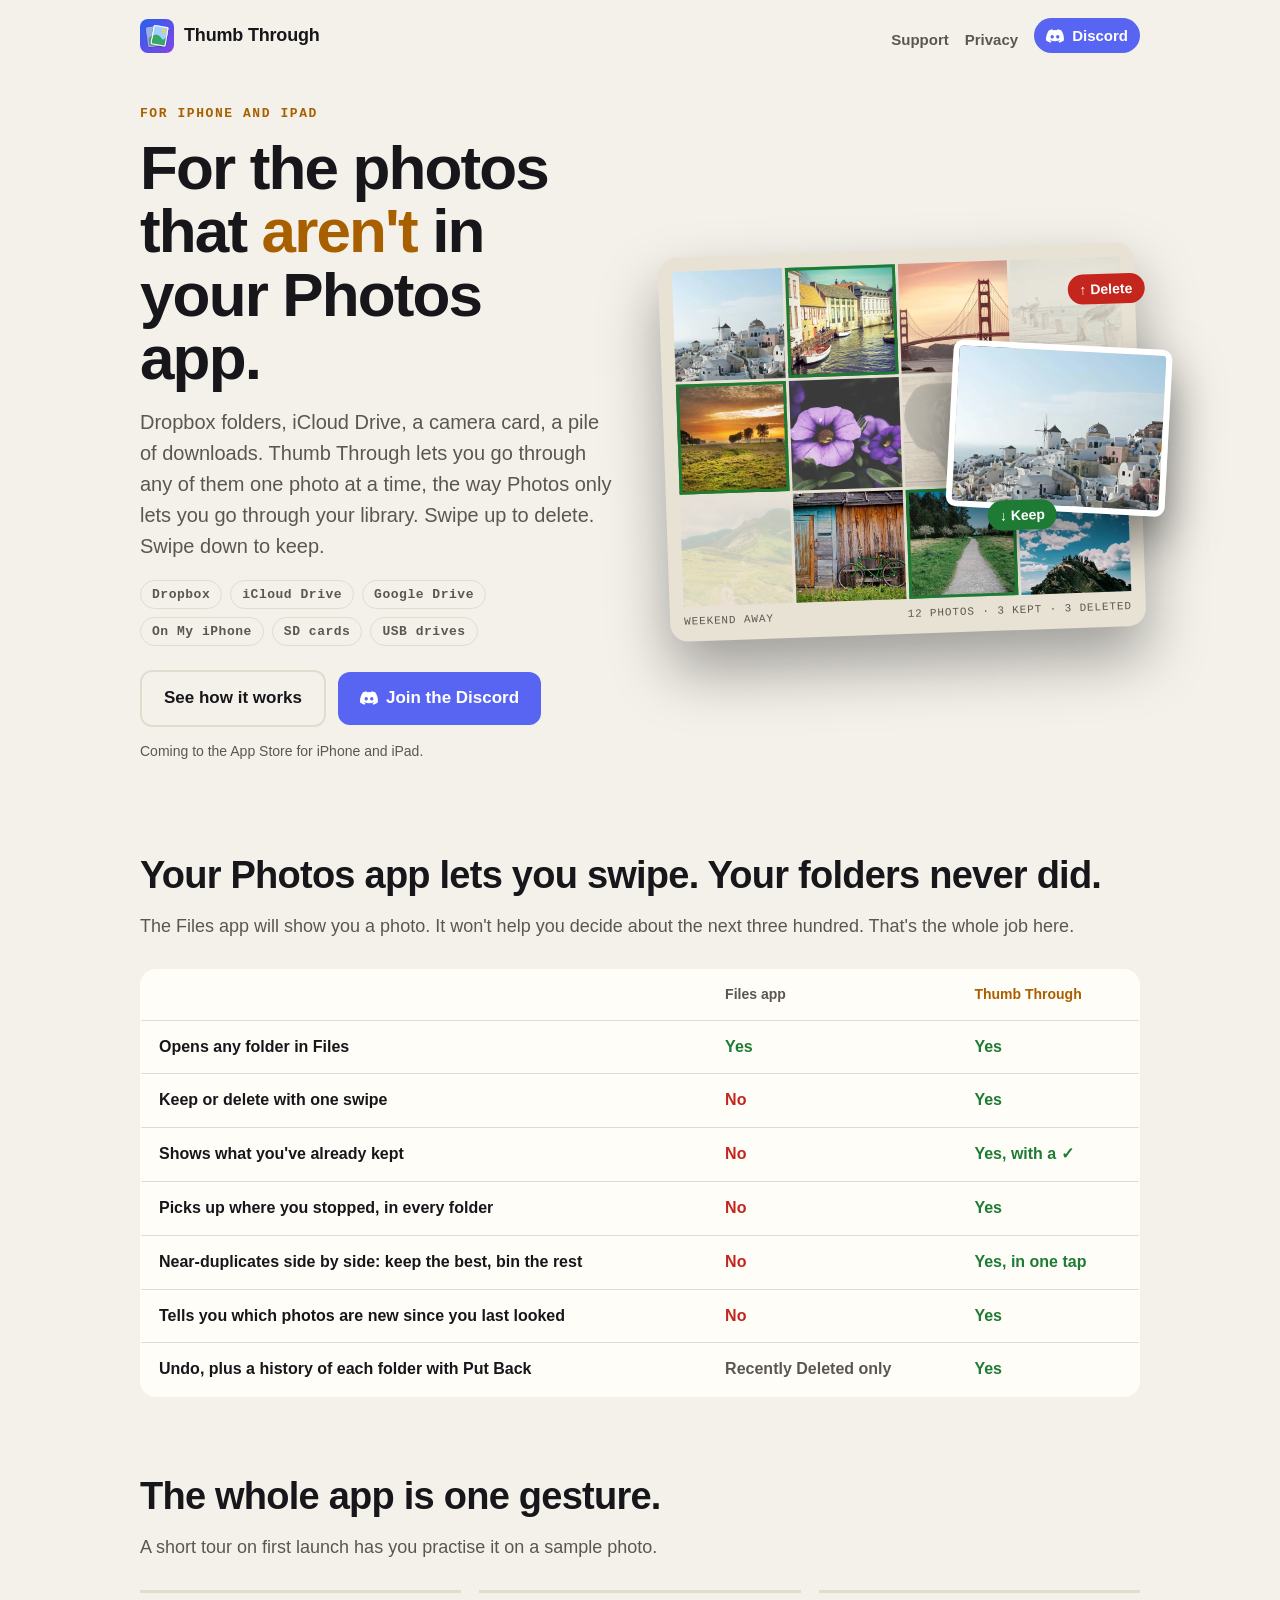
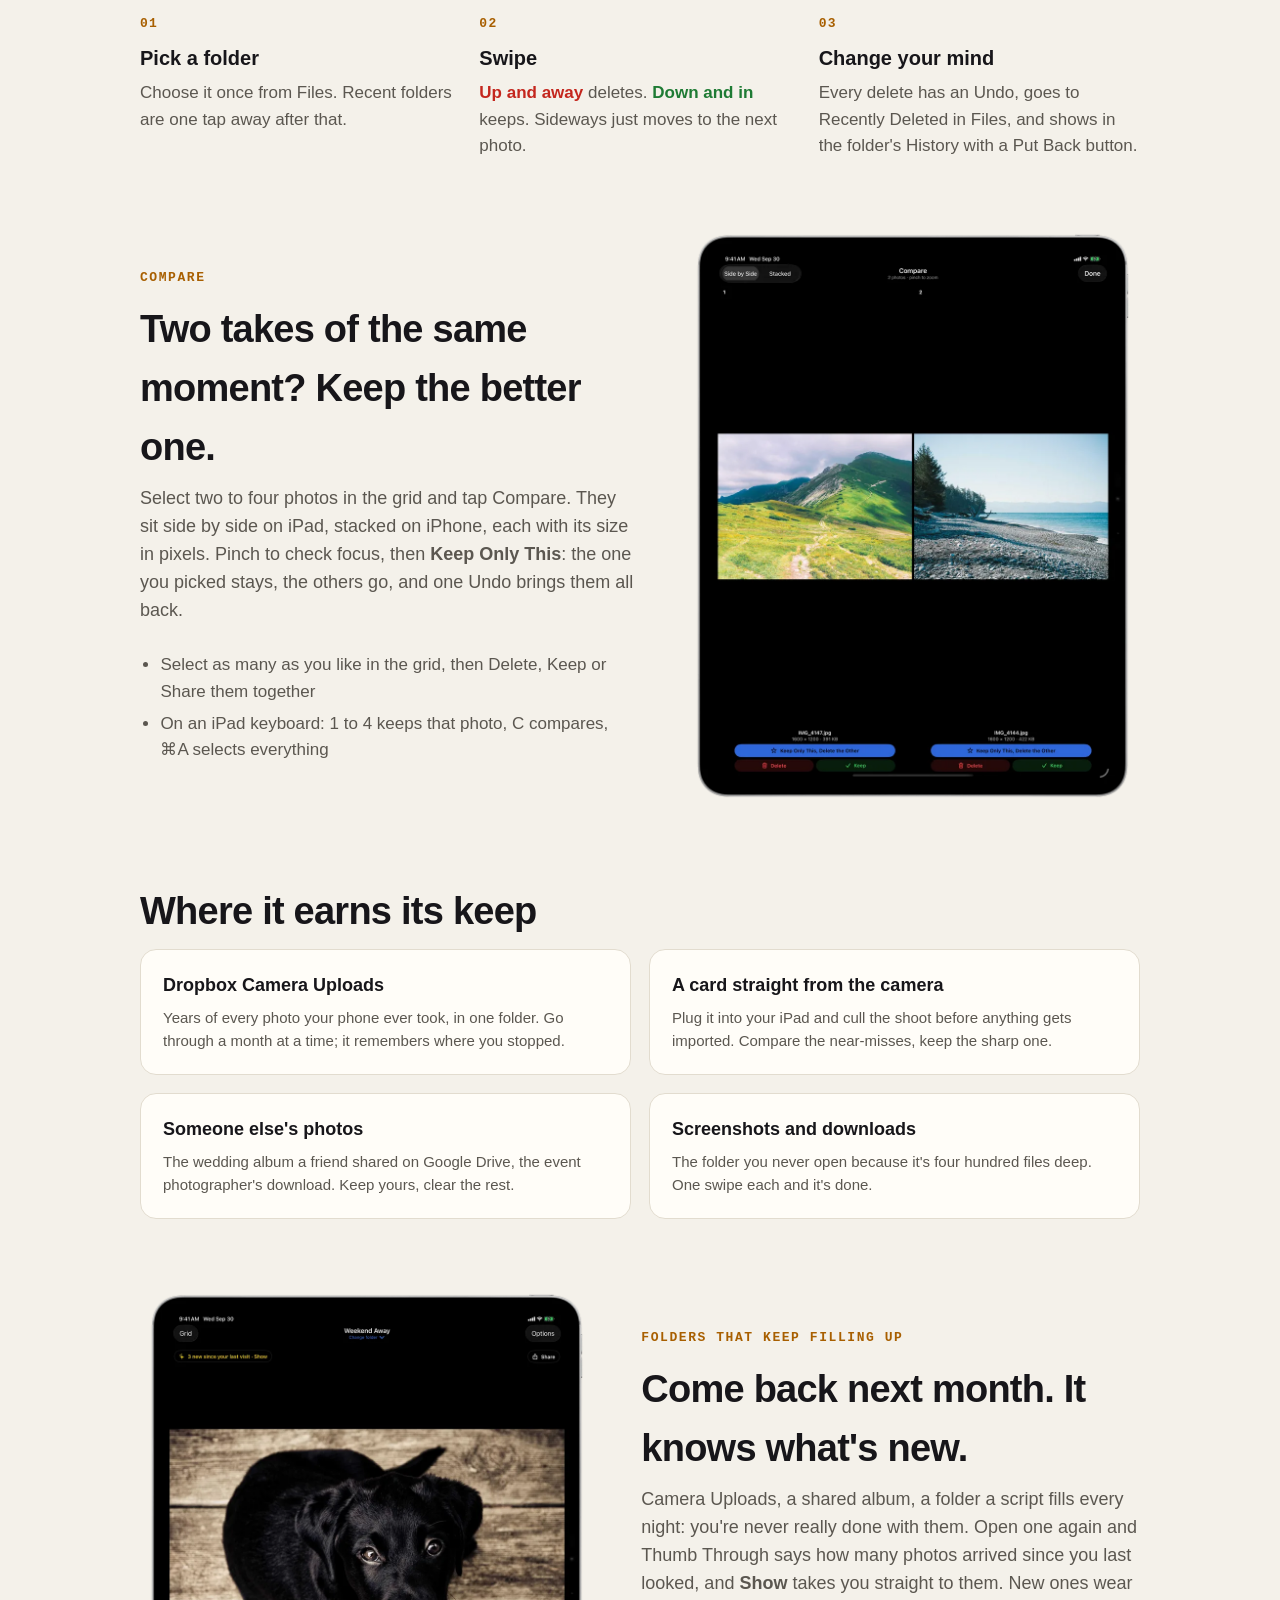
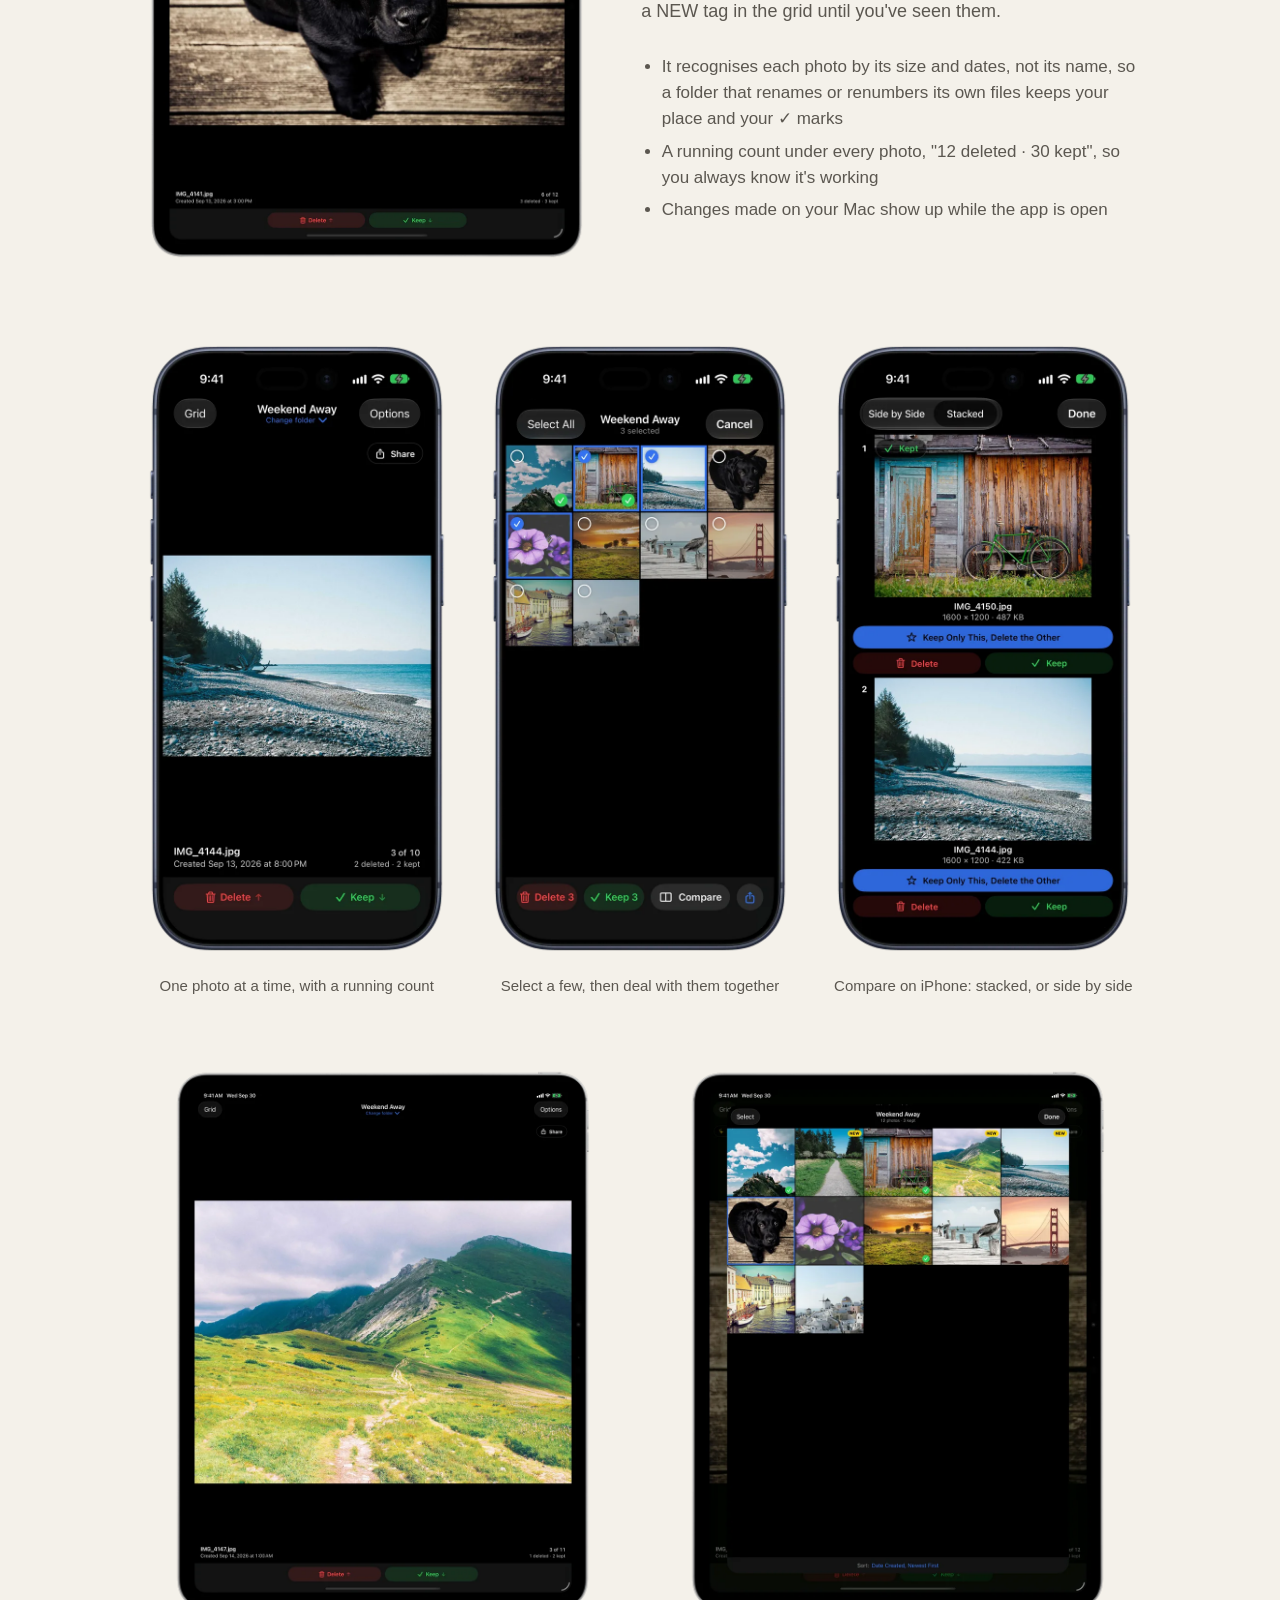
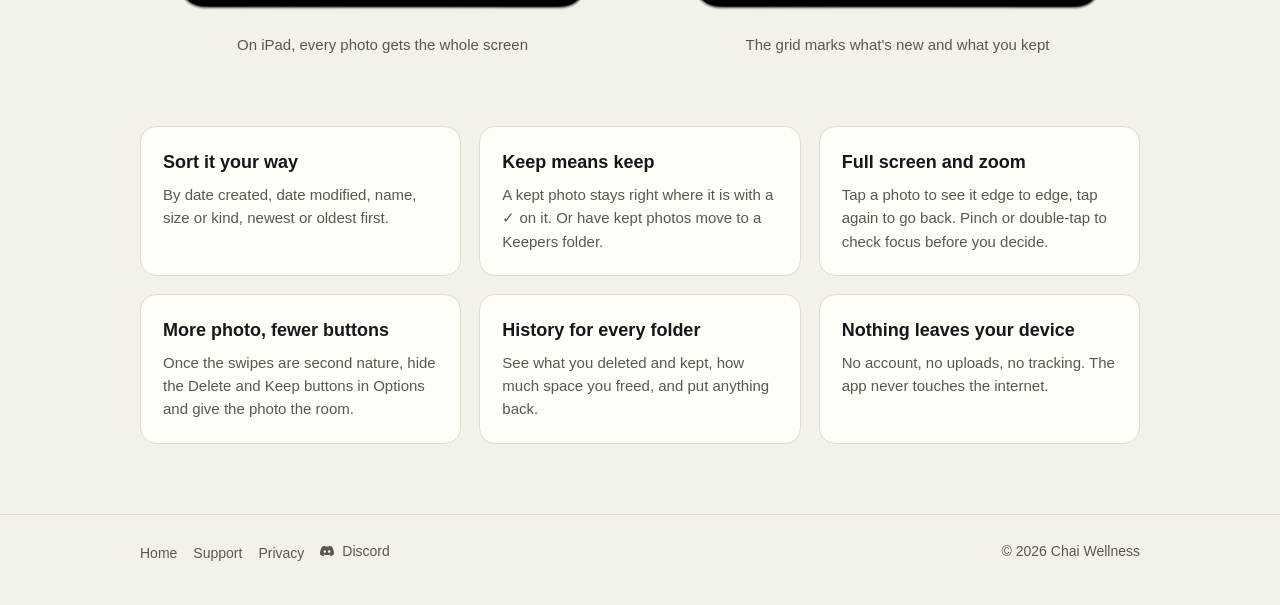
==== index.html @ 851079e3 "New-since-last-visit and renaming folders section; new iPhone and iPad screenshots; support covers h" ====
<!doctype html>
<html lang="en">
<head>
<meta charset="utf-8">
<meta name="viewport" content="width=device-width, initial-scale=1">
<title>Thumb Through: swipe through any folder of photos</title>
<meta name="description" content="For the photos that aren't in your Photos app. Swipe through any folder in Files, Dropbox, iCloud Drive or an SD card: swipe up to delete, down to keep.">
<meta name="color-scheme" content="dark light">
<meta name="theme-color" content="#0f0f11">
<link rel="canonical" href="https://thumbthroughapp.com/">
<meta property="og:type" content="website">
<meta property="og:title" content="Thumb Through: swipe through any folder of photos">
<meta property="og:description" content="For the photos that aren't in your Photos app. Swipe up to delete, down to keep.">
<meta property="og:url" content="https://thumbthroughapp.com/">
<meta property="og:image" content="https://thumbthroughapp.com/og-image.png">
<meta property="og:image:width" content="1200">
<meta property="og:image:height" content="630">
<meta name="twitter:card" content="summary_large_image">
<link rel="icon" type="image/png" href="favicon.png">
<link rel="apple-touch-icon" href="apple-touch-icon.png">
<link rel="stylesheet" href="style.css?v=4">
</head>
<body>
<header class="bar"><div class="wrap">
  <a class="brand" href="./"><img src="img/icon.png" alt="" width="34" height="34"><span>Thumb Through</span></a>
  <nav><a href="support.html">Support</a><a href="privacy.html">Privacy</a><a class="discord nav-discord" data-discord hidden href="#"><svg viewBox="0 0 24 24" aria-hidden="true" fill="currentColor"><path d="M20.3 4.4A19.8 19.8 0 0 0 15.4 3l-.6 1.3a18.4 18.4 0 0 0-5.6 0L8.6 3a19.7 19.7 0 0 0-4.9 1.5C.6 9.1-.3 13.6.1 18.1a19.9 19.9 0 0 0 6 3l1.3-2.1a12.9 12.9 0 0 1-2-1l.5-.4a14.2 14.2 0 0 0 12.2 0l.5.4a12.9 12.9 0 0 1-2.1 1l1.3 2.1a19.8 19.8 0 0 0 6-3c.5-5.2-.8-9.7-3.5-13.7ZM8.3 15.3c-1.2 0-2.2-1.1-2.2-2.4s1-2.4 2.2-2.4 2.2 1.1 2.2 2.4-1 2.4-2.2 2.4Zm7.4 0c-1.2 0-2.2-1.1-2.2-2.4s1-2.4 2.2-2.4 2.2 1.1 2.2 2.4-1 2.4-2.2 2.4Z"/></svg>Discord</a></nav>
</div></header>

<main>
<div class="wrap">
<section class="hero">
  <div>
    <p class="eyebrow">For iPhone and iPad</p>
    <h1>For the photos that <em>aren't</em> in your Photos app.</h1>
    <p class="lede">Dropbox folders, iCloud Drive, a camera card, a pile of downloads. Thumb Through lets you go through any of them one photo at a time, the way Photos only lets you go through your library. Swipe up to delete. Swipe down to keep.</p>
    <ul class="places" aria-label="Works with">
      <li>Dropbox</li><li>iCloud Drive</li><li>Google Drive</li><li>On My iPhone</li><li>SD cards</li><li>USB drives</li>
    </ul>
    <div class="cta">
      <a class="store-badge" data-store-live hidden href="#" aria-label="Download Thumb Through on the App Store"><picture><source srcset="img/app-store-badge-white.svg" media="(prefers-color-scheme: dark)"><img src="img/app-store-badge-black.svg" alt="Download on the App Store" width="132" height="44"></picture></a>
      <a class="button ghost" href="#how">See how it works</a>
      <a class="button discord-button discord" data-discord href="#"><svg viewBox="0 0 24 24" aria-hidden="true" fill="currentColor"><path d="M20.3 4.4A19.8 19.8 0 0 0 15.4 3l-.6 1.3a18.4 18.4 0 0 0-5.6 0L8.6 3a19.7 19.7 0 0 0-4.9 1.5C.6 9.1-.3 13.6.1 18.1a19.9 19.9 0 0 0 6 3l1.3-2.1a12.9 12.9 0 0 1-2-1l.5-.4a14.2 14.2 0 0 0 12.2 0l.5.4a12.9 12.9 0 0 1-2.1 1l1.3 2.1a19.8 19.8 0 0 0 6-3c.5-5.2-.8-9.7-3.5-13.7ZM8.3 15.3c-1.2 0-2.2-1.1-2.2-2.4s1-2.4 2.2-2.4 2.2 1.1 2.2 2.4-1 2.4-2.2 2.4Zm7.4 0c-1.2 0-2.2-1.1-2.2-2.4s1-2.4 2.2-2.4 2.2 1.1 2.2 2.4-1 2.4-2.2 2.4Z"/></svg>Join the Discord</a>
    </div>
    <p class="note" data-store-soon>Coming to the App Store for iPhone and iPad.</p>
  </div>

  <div class="sheet" aria-hidden="true">
    <div class="grid">
      <img src="img/tile-01.webp" alt=""><img src="img/tile-02.webp" alt="" class="kept"><img src="img/tile-03.webp" alt=""><img src="img/tile-04.webp" alt="" class="gone">
      <img src="img/tile-05.webp" alt="" class="kept"><img src="img/tile-06.webp" alt=""><img src="img/tile-07.webp" alt="" class="gone"><img src="img/tile-08.webp" alt="">
      <img src="img/tile-09.webp" alt="" class="gone"><img src="img/tile-10.webp" alt=""><img src="img/tile-11.webp" alt="" class="kept"><img src="img/tile-12.webp" alt="">
    </div>
    <div class="frame-no"><span>WEEKEND AWAY</span><span>12 PHOTOS · 3 KEPT · 3 DELETED</span></div>
    <div class="lifted"><img src="img/lifted.webp" alt=""></div>
    <span class="chip up">↑ Delete</span>
    <span class="chip down">↓ Keep</span>
  </div>
</section>

<section class="versus" aria-labelledby="versus-h">
  <h2 id="versus-h">Your Photos app lets you swipe. Your folders never did.</h2>
  <p class="sub">The Files app will show you a photo. It won't help you decide about the next three hundred. That's the whole job here.</p>
  <table>
    <thead><tr><th scope="col"></th><th scope="col">Files app</th><th scope="col" class="us">Thumb Through</th></tr></thead>
    <tbody>
      <tr><th scope="row">Opens any folder in Files</th><td class="yes">Yes</td><td class="yes">Yes</td></tr>
      <tr><th scope="row">Keep or delete with one swipe</th><td class="no">No</td><td class="yes">Yes</td></tr>
      <tr><th scope="row">Shows what you've already kept</th><td class="no">No</td><td class="yes">Yes, with a ✓</td></tr>
      <tr><th scope="row">Picks up where you stopped, in every folder</th><td class="no">No</td><td class="yes">Yes</td></tr>
      <tr><th scope="row">Near-duplicates side by side: keep the best, bin the rest</th><td class="no">No</td><td class="yes">Yes, in one tap</td></tr>
      <tr><th scope="row">Tells you which photos are new since you last looked</th><td class="no">No</td><td class="yes">Yes</td></tr>
      <tr><th scope="row">Undo, plus a history of each folder with Put Back</th><td class="meh">Recently Deleted only</td><td class="yes">Yes</td></tr>
    </tbody>
  </table>
</section>

<section id="how">
  <h2>The whole app is one gesture.</h2>
  <p class="sub">A short tour on first launch has you practise it on a sample photo.</p>
  <div class="steps">
    <div class="step"><span class="num">01</span><h3>Pick a folder</h3><p>Choose it once from Files. Recent folders are one tap away after that.</p></div>
    <div class="step"><span class="num">02</span><h3>Swipe</h3><p><span class="up">Up and away</span> deletes. <span class="down">Down and in</span> keeps. Sideways just moves to the next photo.</p></div>
    <div class="step"><span class="num">03</span><h3>Change your mind</h3><p>Every delete has an Undo, goes to Recently Deleted in Files, and shows in the folder's History with a Put Back button.</p></div>
  </div>
</section>

<section class="compare">
  <div>
    <p class="eyebrow">Compare</p>
    <h2>Two takes of the same moment? Keep the better one.</h2>
    <p class="sub">Select two to four photos in the grid and tap Compare. They sit side by side on iPad, stacked on iPhone, each with its size in pixels. Pinch to check focus, then <strong>Keep Only This</strong>: the one you picked stays, the others go, and one Undo brings them all back.</p>
    <ul class="ticks">
      <li>Select as many as you like in the grid, then Delete, Keep or Share them together</li>
      <li>On an iPad keyboard: 1 to 4 keeps that photo, C compares, ⌘A selects everything</li>
    </ul>
  </div>
  <figure><img src="img/ipad-03-compare.webp" alt="Two photos side by side on an iPad, each with its name, 1600 by 1200 pixels, its file size, and buttons for Keep Only This, Delete and Keep" width="900" height="1174" loading="lazy"></figure>
</section>

<section class="uses" aria-labelledby="uses-h">
  <h2 id="uses-h">Where it earns its keep</h2>
  <div class="use-grid">
    <div class="card"><h3>Dropbox Camera Uploads</h3><p>Years of every photo your phone ever took, in one folder. Go through a month at a time; it remembers where you stopped.</p></div>
    <div class="card"><h3>A card straight from the camera</h3><p>Plug it into your iPad and cull the shoot before anything gets imported. Compare the near-misses, keep the sharp one.</p></div>
    <div class="card"><h3>Someone else's photos</h3><p>The wedding album a friend shared on Google Drive, the event photographer's download. Keep yours, clear the rest.</p></div>
    <div class="card"><h3>Screenshots and downloads</h3><p>The folder you never open because it's four hundred files deep. One swipe each and it's done.</p></div>
  </div>
</section>

<section class="compare flip">
  <figure><img src="img/ipad-04-new.webp" alt="An iPad showing a photo of a puppy, with a yellow note at the top: 3 new since your last visit, Show" width="900" height="1174" loading="lazy"></figure>
  <div>
    <p class="eyebrow">Folders that keep filling up</p>
    <h2>Come back next month. It knows what's new.</h2>
    <p class="sub">Camera Uploads, a shared album, a folder a script fills every night: you're never really done with them. Open one again and Thumb Through says how many photos arrived since you last looked, and <strong>Show</strong> takes you straight to them. New ones wear a NEW tag in the grid until you've seen them.</p>
    <ul class="ticks">
      <li>It recognises each photo by its size and dates, not its name, so a folder that renames or renumbers its own files keeps your place and your ✓ marks</li>
      <li>A running count under every photo, "12 deleted · 30 kept", so you always know it's working</li>
      <li>Changes made on your Mac show up while the app is open</li>
    </ul>
  </div>
</section>

<section class="shots" aria-label="Screens from the app on iPhone">
  <figure><img src="img/iphone-01-viewer.webp" alt="A photo of a beach from the folder Weekend Away, with its name, date, 3 of 10, 2 deleted 2 kept, and Delete and Keep buttons below" width="620" height="1268" loading="lazy"><figcaption>One photo at a time, with a running count</figcaption></figure>
  <figure><img src="img/iphone-02-select.webp" alt="The folder as a grid with three photos selected and buttons for Delete 3, Keep 3, Compare and Share" width="620" height="1268" loading="lazy"><figcaption>Select a few, then deal with them together</figcaption></figure>
  <figure><img src="img/iphone-03-compare.webp" alt="Two photos stacked on an iPhone to compare, each with Keep Only This, Delete and Keep" width="620" height="1268" loading="lazy"><figcaption>Compare on iPhone: stacked, or side by side</figcaption></figure>
</section>

<section class="shots two" aria-label="Screens from the app on iPad">
  <figure><img src="img/ipad-01-viewer.webp" alt="A mountain photo filling an iPad screen, with Delete and Keep below" width="900" height="1174" loading="lazy"><figcaption>On iPad, every photo gets the whole screen</figcaption></figure>
  <figure><img src="img/ipad-02-grid-new.webp" alt="The folder as a grid on iPad, three photos tagged NEW and three marked kept" width="900" height="1174" loading="lazy"><figcaption>The grid marks what's new and what you kept</figcaption></figure>
</section>

<section class="features">
  <div class="card"><h3>Sort it your way</h3><p>By date created, date modified, name, size or kind, newest or oldest first.</p></div>
  <div class="card"><h3>Keep means keep</h3><p>A kept photo stays right where it is with a ✓ on it. Or have kept photos move to a Keepers folder.</p></div>
  <div class="card"><h3>Full screen and zoom</h3><p>Tap a photo to see it edge to edge, tap again to go back. Pinch or double-tap to check focus before you decide.</p></div>
  <div class="card"><h3>More photo, fewer buttons</h3><p>Once the swipes are second nature, hide the Delete and Keep buttons in Options and give the photo the room.</p></div>
  <div class="card"><h3>History for every folder</h3><p>See what you deleted and kept, how much space you freed, and put anything back.</p></div>
  <div class="card"><h3>Nothing leaves your device</h3><p>No account, no uploads, no tracking. The app never touches the internet.</p></div>
</section>
</div>
</main>

<footer><div class="wrap">
  <div><a href="./">Home</a><a href="support.html">Support</a><a href="privacy.html">Privacy</a><a class="discord" data-discord href="#"><svg viewBox="0 0 24 24" aria-hidden="true" fill="currentColor"><path d="M20.3 4.4A19.8 19.8 0 0 0 15.4 3l-.6 1.3a18.4 18.4 0 0 0-5.6 0L8.6 3a19.7 19.7 0 0 0-4.9 1.5C.6 9.1-.3 13.6.1 18.1a19.9 19.9 0 0 0 6 3l1.3-2.1a12.9 12.9 0 0 1-2-1l.5-.4a14.2 14.2 0 0 0 12.2 0l.5.4a12.9 12.9 0 0 1-2.1 1l1.3 2.1a19.8 19.8 0 0 0 6-3c.5-5.2-.8-9.7-3.5-13.7ZM8.3 15.3c-1.2 0-2.2-1.1-2.2-2.4s1-2.4 2.2-2.4 2.2 1.1 2.2 2.4-1 2.4-2.2 2.4Zm7.4 0c-1.2 0-2.2-1.1-2.2-2.4s1-2.4 2.2-2.4 2.2 1.1 2.2 2.4-1 2.4-2.2 2.4Z"/></svg>Discord</a></div>
  <div>&copy; 2026 Chai Wellness</div>
</div></footer>
<script src="site.js?v=2" defer></script>
<script src="store.js?v=1" defer></script>
</body>
</html>
---- style.css ----
/* Thumb Through: a contact sheet under a darkroom safelight. Dark first, like the app.
   Amber is the brand; red and green mean delete and keep, and nothing else. */
:root {
  --bg: #0f0f11;
  --panel: #18181c;
  --line: #2a2a31;
  --ink: #f2efe8;
  --ink-soft: #b4b0a8;
  --amber: #ffb547;
  --amber-ink: #1a1305;
  --delete: #ff6b62;
  --keep: #4cd07a;
  --sheet: #1d1d22;
}
@media (prefers-color-scheme: light) {
  :root {
    --bg: #f4f1ea;
    --panel: #fffdf8;
    --line: #e2dccf;
    --ink: #17161a;
    --ink-soft: #5b5750;
    --amber: #a85f00;
    --amber-ink: #ffffff;
    --delete: #c4261d;
    --keep: #1e7b34;
    --sheet: #e8e2d4;
  }
}
[hidden] { display: none !important; }
* { box-sizing: border-box; }
html { -webkit-text-size-adjust: 100%; }
body {
  margin: 0;
  font: 17px/1.55 -apple-system, BlinkMacSystemFont, "SF Pro Text", "Segoe UI", Roboto, sans-serif;
  color: var(--ink);
  background: var(--bg);
}
a { color: var(--amber); }
.wrap { max-width: 1040px; margin: 0 auto; padding: 0 20px; }

header.bar { padding: 18px 0; }
header.bar .wrap { display: flex; align-items: center; justify-content: space-between; gap: 12px; }
.brand { display: flex; align-items: center; gap: 10px; text-decoration: none; color: var(--ink); font-weight: 800; letter-spacing: -0.01em; font-size: 18px; }
.brand img { width: 34px; height: 34px; border-radius: 8px; }
nav a { margin-left: 16px; text-decoration: none; color: var(--ink-soft); font-weight: 600; font-size: 15px; }
nav a:hover { color: var(--ink); }

/* Hero: words on the left, the contact sheet on the right */
.hero { display: grid; grid-template-columns: 1fr 1fr; gap: 48px; align-items: center; padding: 36px 0 70px; }
.eyebrow { font: 600 13px/1 ui-monospace, SFMono-Regular, Menlo, monospace; letter-spacing: 0.12em; text-transform: uppercase; color: var(--amber); margin: 0 0 16px; }
.hero h1 { font-size: clamp(38px, 6vw, 62px); line-height: 1.02; margin: 0 0 18px; font-weight: 800; letter-spacing: -0.03em; }
.hero h1 em { font-style: normal; color: var(--amber); }
.lede { font-size: 20px; color: var(--ink-soft); margin: 0 0 26px; max-width: 30em; }
.cta { display: flex; flex-wrap: wrap; gap: 12px; align-items: center; }
.button { display: inline-block; background: var(--amber); color: var(--amber-ink); padding: 13px 22px; border-radius: 12px; font-weight: 700; text-decoration: none; }
.button.ghost { background: transparent; color: var(--ink); border: 2px solid var(--line); }
.store-badge { display: inline-block; line-height: 0; margin: 11px 0; }
.store-badge img { height: 44px; width: auto; }
.note { font-size: 14px; color: var(--ink-soft); margin-top: 14px; }

/* The contact sheet: the app's own grid, four across, hairline gaps */
.sheet { position: relative; background: var(--sheet); padding: 14px; border-radius: 18px; transform: rotate(-2deg); box-shadow: 0 30px 60px rgba(0,0,0,.35); }
.sheet .grid { display: grid; grid-template-columns: repeat(4, 1fr); gap: 3px; }
.sheet .grid img { width: 100%; aspect-ratio: 1; display: block; object-fit: cover; }
.sheet .grid img.gone { opacity: .18; }
.sheet .grid img.kept { outline: 3px solid var(--keep); outline-offset: -3px; }
.sheet .frame-no { font: 11px/1 ui-monospace, Menlo, monospace; color: var(--ink-soft); display: flex; justify-content: space-between; margin-top: 10px; letter-spacing: .08em; }
.lifted { position: absolute; width: 46%; right: -6%; top: 26%; transform: rotate(5deg); border-radius: 10px; overflow: hidden; box-shadow: 0 24px 50px rgba(0,0,0,.5); border: 6px solid #fff; animation: lift 3.2s ease-in-out infinite; }
.lifted img { display: block; width: 100%; }
.chip { position: absolute; font: 700 14px/1 -apple-system, sans-serif; padding: 8px 12px; border-radius: 999px; color: #fff; white-space: nowrap; }
.chip.up { background: var(--delete); top: 8%; right: -2%; }
.chip.down { background: var(--keep); bottom: 26%; right: 18%; }
@keyframes lift { 0%, 100% { transform: rotate(5deg) translateY(0); } 50% { transform: rotate(5deg) translateY(-14px); } }
@media (prefers-reduced-motion: reduce) { .lifted { animation: none; } }

/* The one idea, stated plainly */
.idea { display: grid; grid-template-columns: repeat(3, 1fr); gap: 18px; padding: 10px 0 70px; }
.card { background: var(--panel); border: 1px solid var(--line); border-radius: 16px; padding: 22px; }
.card h3 { margin: 0 0 6px; font-size: 18px; }
.card p { margin: 0; color: var(--ink-soft); font-size: 15px; }
.card .glyph { font-size: 22px; margin-bottom: 10px; display: block; }

section h2 { font-size: clamp(28px, 4vw, 38px); letter-spacing: -0.02em; margin: 0 0 8px; }
section .sub { color: var(--ink-soft); margin: 0 0 28px; font-size: 18px; }

/* How the swipe works: three frames, like a strip */
.steps { display: grid; grid-template-columns: repeat(3, 1fr); gap: 18px; padding-bottom: 70px; }
.step { border-top: 3px solid var(--line); padding-top: 16px; }
.step .num { font: 600 13px/1 ui-monospace, Menlo, monospace; color: var(--amber); letter-spacing: .1em; }
.step h3 { margin: 8px 0 6px; font-size: 20px; }
.step p { margin: 0; color: var(--ink-soft); }
.step .up { color: var(--delete); font-weight: 700; }
.step .down { color: var(--keep); font-weight: 700; }

.shots { display: grid; grid-template-columns: 1fr 1fr; gap: 30px; align-items: start; padding-bottom: 70px; }
.shots figure { margin: 0; text-align: center; }
.shots img { width: 100%; max-width: 300px; height: auto; }
.shots figcaption { color: var(--ink-soft); font-size: 15px; margin-top: 10px; }

.features { display: grid; grid-template-columns: repeat(3, 1fr); gap: 18px; padding-bottom: 70px; }

/* Documents: privacy, support */
.doc { max-width: 720px; padding: 10px 20px 60px; margin: 0 auto; }
.doc h1 { font-size: 40px; line-height: 1.1; margin: 10px 0 6px; font-weight: 800; letter-spacing: -0.02em; }
.doc .updated { color: var(--ink-soft); font-size: 14px; margin-bottom: 28px; }
.doc h2 { font-size: 22px; margin: 34px 0 8px; }
.doc h3 { font-size: 18px; margin: 22px 0 4px; }
.summary { background: var(--panel); border: 1px solid var(--line); border-left: 5px solid var(--amber); border-radius: 12px; padding: 16px 18px; }
.email-row { display: flex; gap: 10px; align-items: center; flex-wrap: wrap; background: var(--panel); border: 1px solid var(--line); border-radius: 12px; padding: 12px 14px; }
.email-row code { font-size: 16px; }
.email-row button { font: inherit; font-size: 14px; border: 1px solid var(--line); background: transparent; color: var(--amber); border-radius: 8px; padding: 4px 10px; cursor: pointer; }

/* Discord: its own mark and blurple, like every app site of Eric's */
.discord { display: inline-flex; align-items: center; gap: 8px; }
.discord svg { width: 18px; height: 18px; flex: none; }
.discord-button { background: #5865F2; color: #fff; }
nav a.nav-discord { background: #5865F2; color: #fff; padding: 6px 12px; border-radius: 999px; }

footer { border-top: 1px solid var(--line); padding: 26px 0 40px; color: var(--ink-soft); font-size: 14px; }
footer .wrap { display: flex; justify-content: space-between; flex-wrap: wrap; gap: 12px; }
footer a { color: var(--ink-soft); margin-right: 16px; text-decoration: none; }

@media (max-width: 760px) {
  .hero { grid-template-columns: 1fr; gap: 50px; padding-top: 16px; }
  .sheet { margin: 0 14px 0 4px; }
  .idea, .steps, .features { grid-template-columns: 1fr; }
  .shots { grid-template-columns: 1fr; }
  nav a { margin-left: 12px; font-size: 14px; }
}
footer a.discord svg { width: 14px; height: 14px; }
.button.discord-button { color: #fff; }

/* Where it works, under the hero lede */
.places { list-style: none; display: flex; flex-wrap: wrap; gap: 8px; padding: 0; margin: -8px 0 24px; }
.places li { font: 600 13px/1 ui-monospace, Menlo, monospace; letter-spacing: .04em; color: var(--ink-soft); border: 1px solid var(--line); border-radius: 999px; padding: 7px 11px; }

/* The USP, stated as a comparison: Files versus the app */
.versus { padding: 0 0 70px; }
.versus table { width: 100%; border-collapse: collapse; background: var(--panel); border: 1px solid var(--line); border-radius: 16px; overflow: hidden; font-size: 16px; }
.versus th, .versus td { padding: 14px 18px; text-align: left; border-top: 1px solid var(--line); }
.versus thead th { border-top: 0; font-size: 14px; color: var(--ink-soft); font-weight: 700; }
.versus thead th.us { color: var(--amber); }
.versus tbody th { font-weight: 600; }
.versus td { white-space: nowrap; font-weight: 700; }
.versus td.yes { color: var(--keep); }
.versus td.no { color: var(--delete); }
.versus td.meh { color: var(--ink-soft); font-weight: 600; }

/* Compare: words beside the iPad */
.compare { display: grid; grid-template-columns: 1.1fr 1fr; gap: 48px; align-items: center; padding-bottom: 70px; }
.compare figure { margin: 0; text-align: center; }
.compare img { width: 100%; max-width: 440px; height: auto; }
.ticks { padding-left: 1.2em; color: var(--ink-soft); margin: 0; }
.ticks li { margin: 6px 0; }

.uses { padding-bottom: 70px; }
.use-grid { display: grid; grid-template-columns: repeat(2, 1fr); gap: 18px; }

@media (max-width: 760px) {
  .compare { grid-template-columns: 1fr; gap: 30px; }
  .use-grid { grid-template-columns: 1fr; }
  .versus th, .versus td { padding: 11px 10px; font-size: 14px; }
  .versus td { white-space: normal; }
}

/* The lifted photo leans past the sheet; never let it widen the page. */
main { overflow-x: clip; }

/* Compare-style sections with the picture first */
.compare.flip { grid-template-columns: 1fr 1.1fr; }
/* Three phones across; two iPads across */
.shots { grid-template-columns: repeat(3, 1fr); }
.shots.two { grid-template-columns: 1fr 1fr; }
.shots.two img { max-width: 420px; }
@media (max-width: 760px) {
  .compare.flip { grid-template-columns: 1fr; }
  .compare.flip figure { order: 2; }
  .shots, .shots.two { grid-template-columns: 1fr; }
}
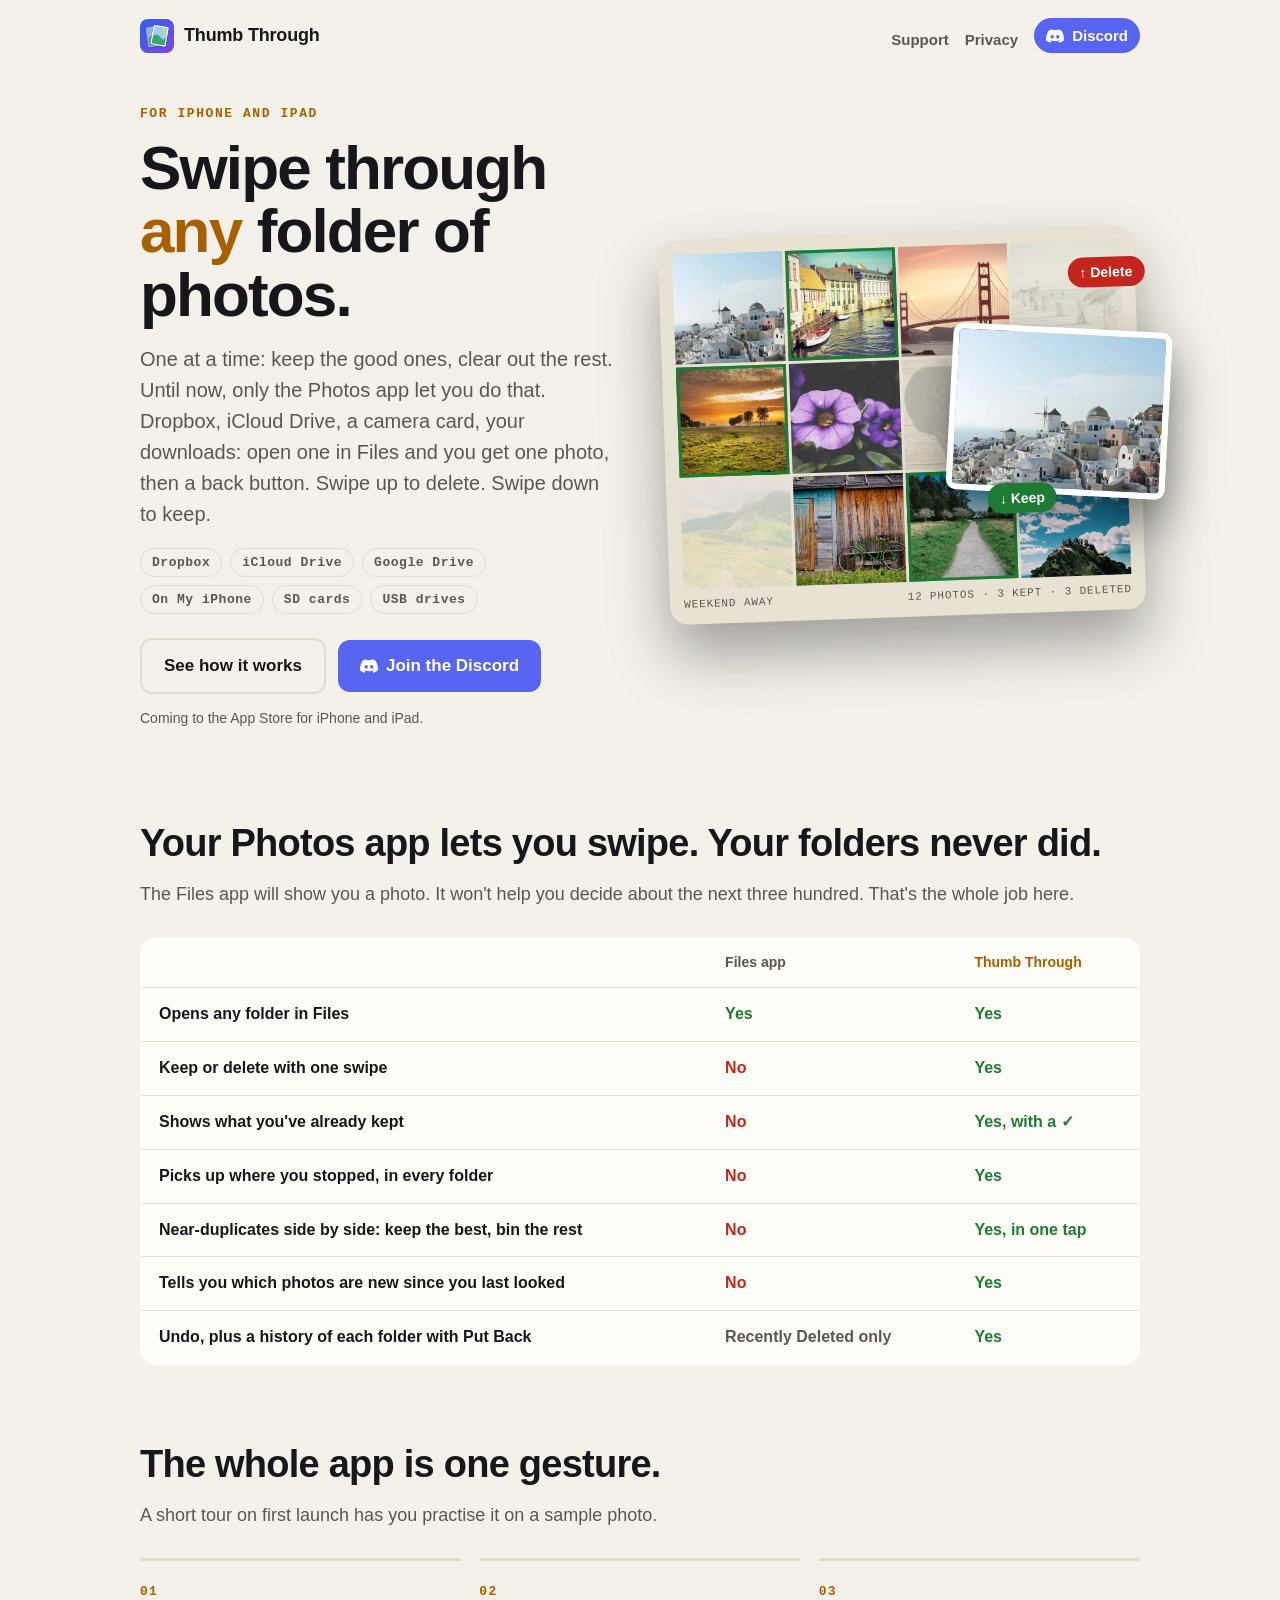
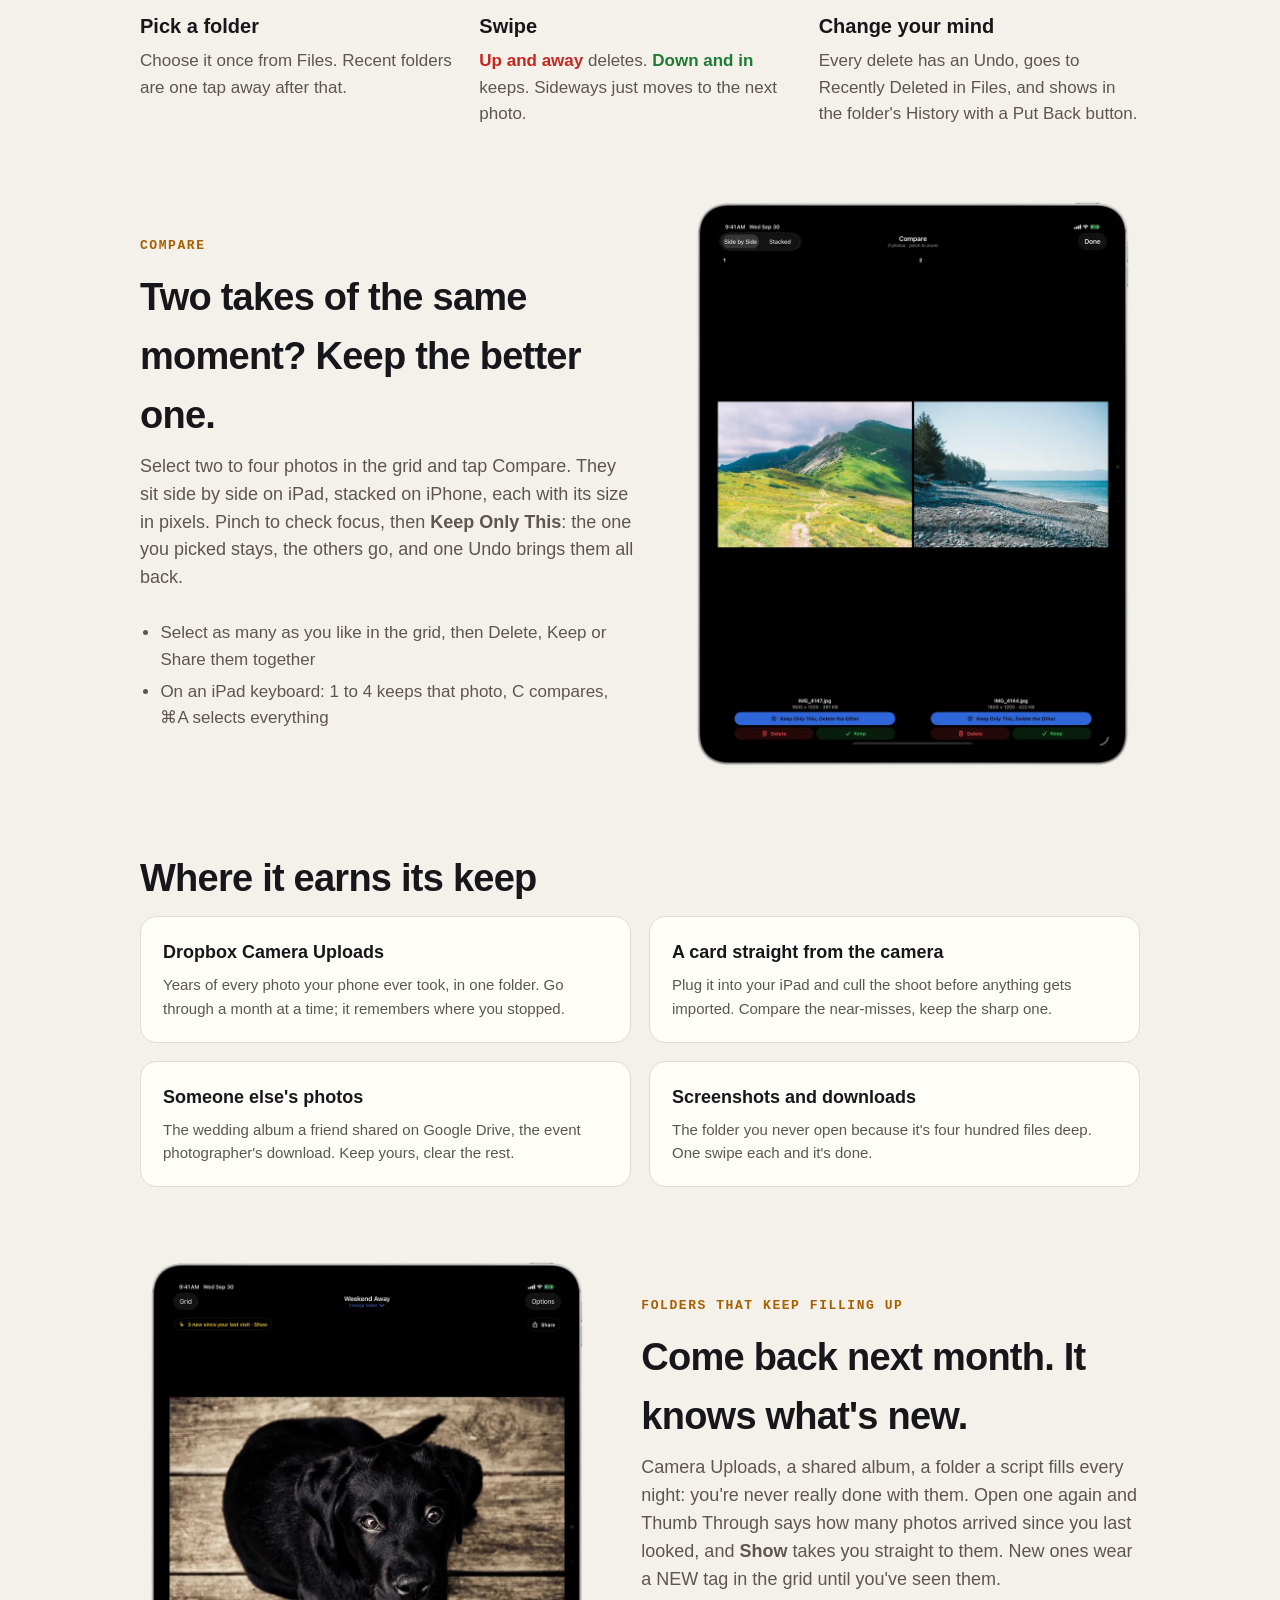
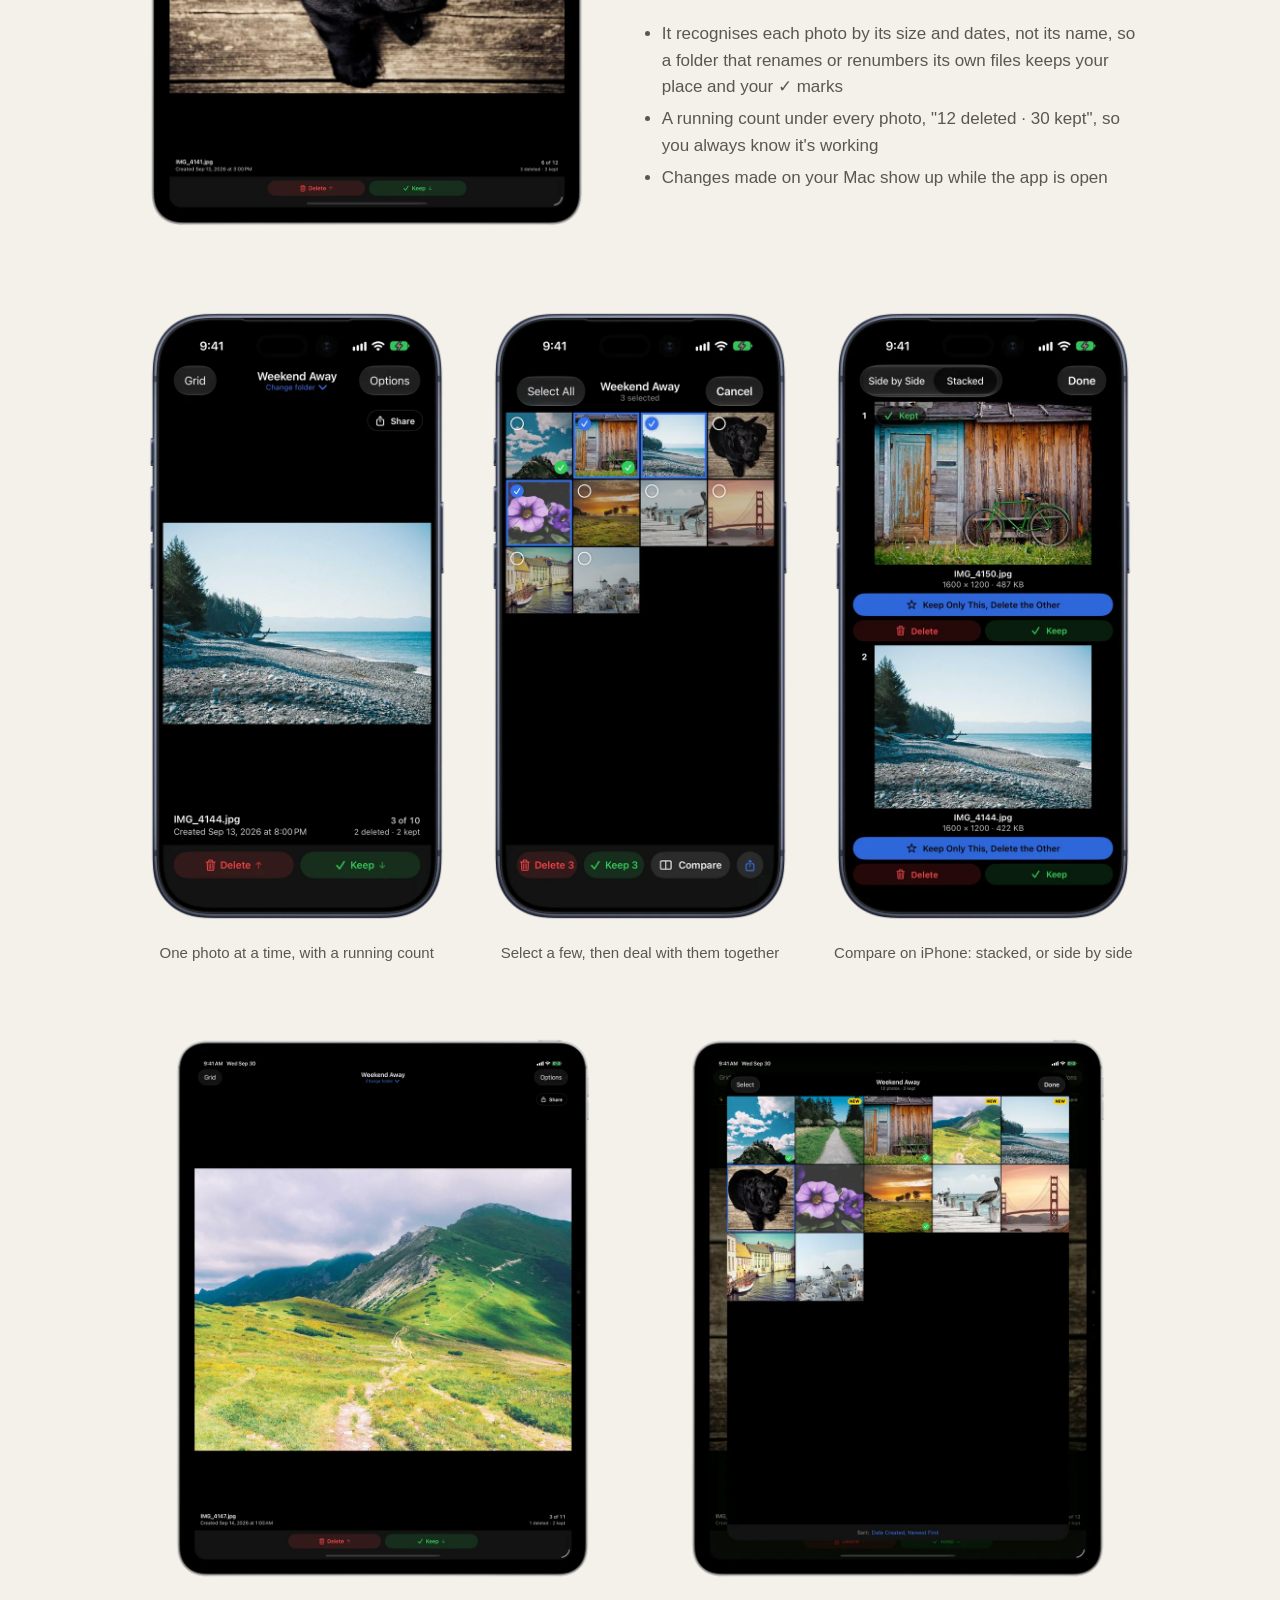
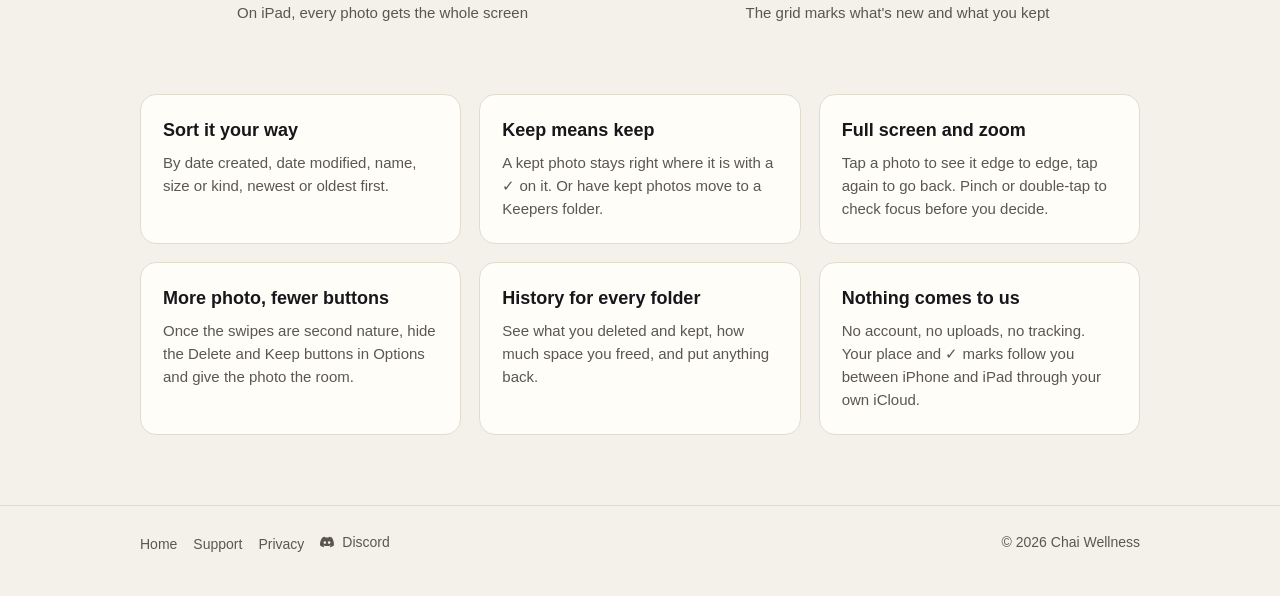
==== commit 8fccb598: "New tagline; privacy policy covers iCloud sync; support explains syncing" ====
--- a/index.html
+++ b/index.html
@@ -4,13 +4,13 @@
 <meta charset="utf-8">
 <meta name="viewport" content="width=device-width, initial-scale=1">
 <title>Thumb Through: swipe through any folder of photos</title>
-<meta name="description" content="For the photos that aren't in your Photos app. Swipe through any folder in Files, Dropbox, iCloud Drive or an SD card: swipe up to delete, down to keep.">
+<meta name="description" content="Swipe through any folder of photos, one at a time: Dropbox, iCloud Drive, a camera card. Keep the good ones, clear out the rest. Until now, only the Photos app let you do that.">
 <meta name="color-scheme" content="dark light">
 <meta name="theme-color" content="#0f0f11">
 <link rel="canonical" href="https://thumbthroughapp.com/">
 <meta property="og:type" content="website">
 <meta property="og:title" content="Thumb Through: swipe through any folder of photos">
-<meta property="og:description" content="For the photos that aren't in your Photos app. Swipe up to delete, down to keep.">
+<meta property="og:description" content="Swipe through any folder of photos, one at a time. Until now, only the Photos app let you do that.">
 <meta property="og:url" content="https://thumbthroughapp.com/">
 <meta property="og:image" content="https://thumbthroughapp.com/og-image.png">
 <meta property="og:image:width" content="1200">
@@ -31,8 +31,8 @@
 <section class="hero">
   <div>
     <p class="eyebrow">For iPhone and iPad</p>
-    <h1>For the photos that <em>aren't</em> in your Photos app.</h1>
-    <p class="lede">Dropbox folders, iCloud Drive, a camera card, a pile of downloads. Thumb Through lets you go through any of them one photo at a time, the way Photos only lets you go through your library. Swipe up to delete. Swipe down to keep.</p>
+    <h1>Swipe through <em>any</em> folder of photos.</h1>
+    <p class="lede">One at a time: keep the good ones, clear out the rest. Until now, only the Photos app let you do that. Dropbox, iCloud Drive, a camera card, your downloads: open one in Files and you get one photo, then a back button. Swipe up to delete. Swipe down to keep.</p>
     <ul class="places" aria-label="Works with">
       <li>Dropbox</li><li>iCloud Drive</li><li>Google Drive</li><li>On My iPhone</li><li>SD cards</li><li>USB drives</li>
     </ul>
@@ -138,7 +138,7 @@
   <div class="card"><h3>Full screen and zoom</h3><p>Tap a photo to see it edge to edge, tap again to go back. Pinch or double-tap to check focus before you decide.</p></div>
   <div class="card"><h3>More photo, fewer buttons</h3><p>Once the swipes are second nature, hide the Delete and Keep buttons in Options and give the photo the room.</p></div>
   <div class="card"><h3>History for every folder</h3><p>See what you deleted and kept, how much space you freed, and put anything back.</p></div>
-  <div class="card"><h3>Nothing leaves your device</h3><p>No account, no uploads, no tracking. The app never touches the internet.</p></div>
+  <div class="card"><h3>Nothing comes to us</h3><p>No account, no uploads, no tracking. Your place and ✓ marks follow you between iPhone and iPad through your own iCloud.</p></div>
 </section>
 </div>
 </main>
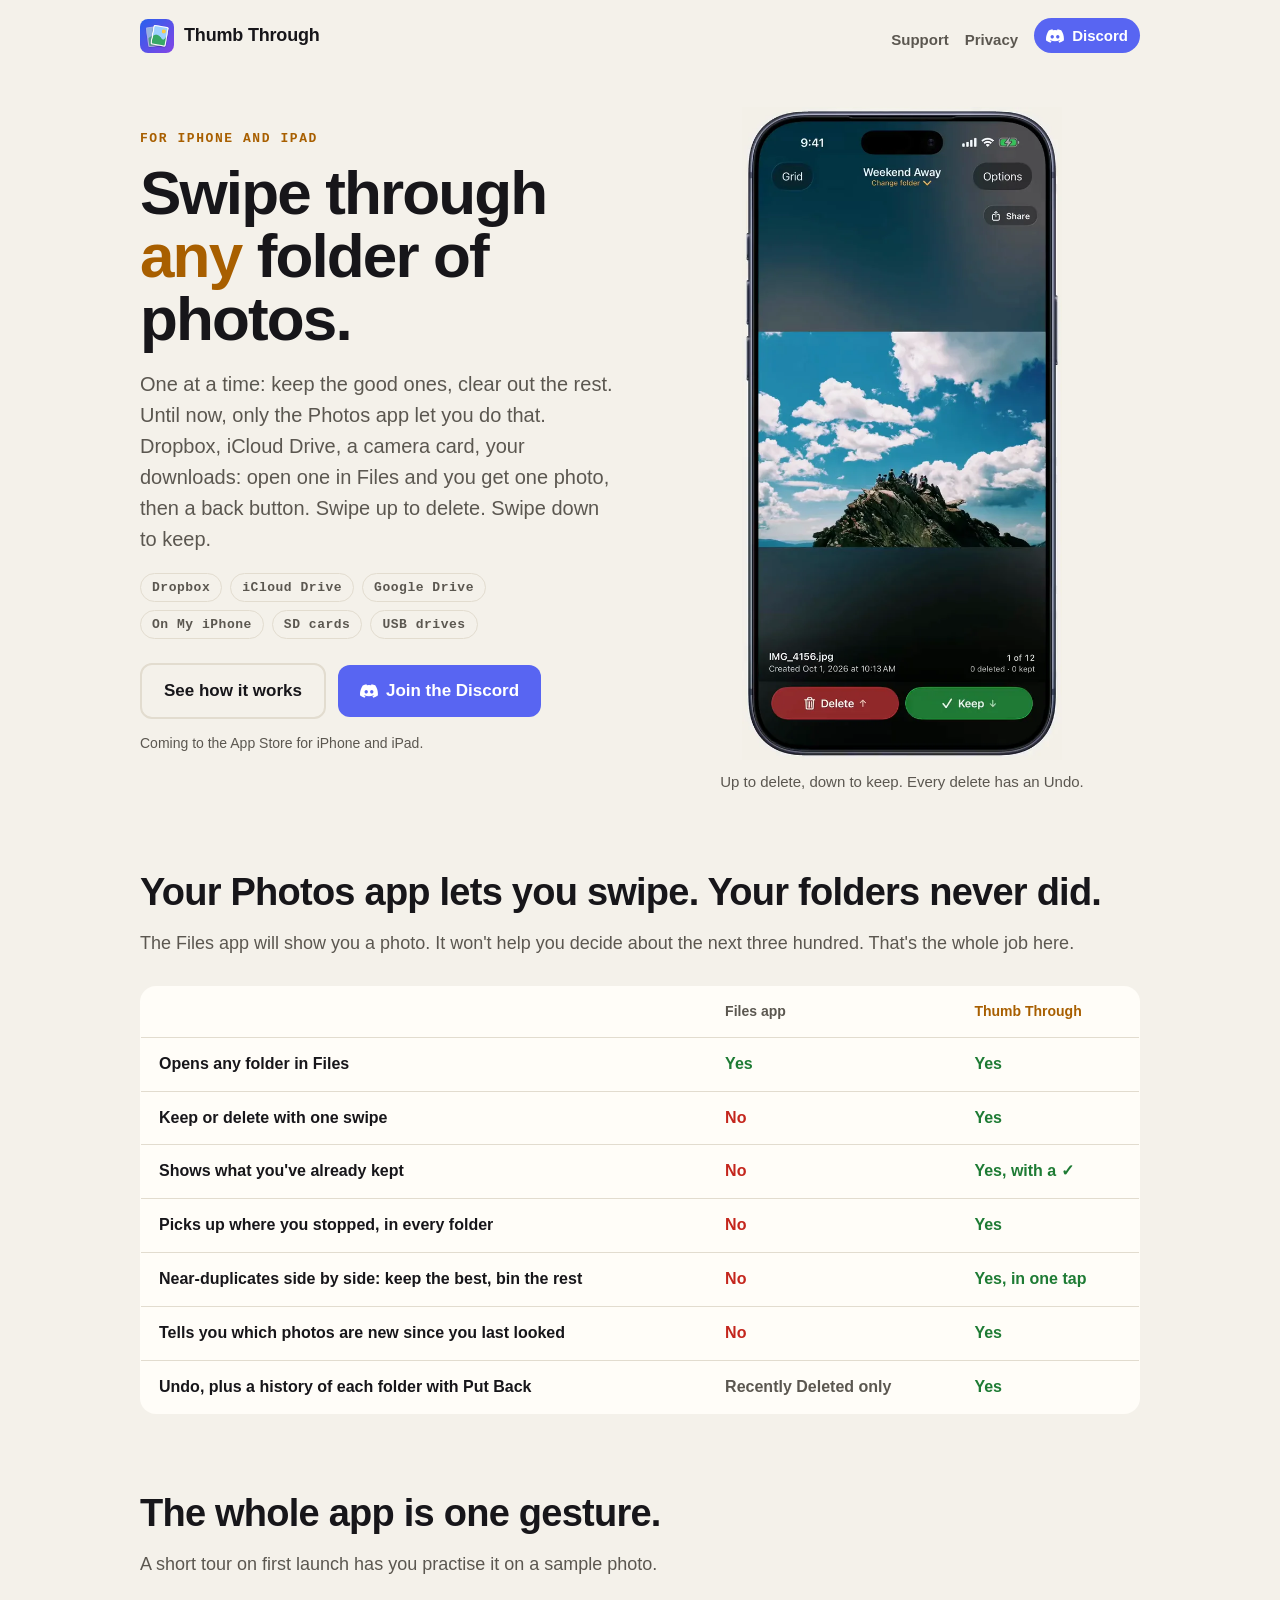
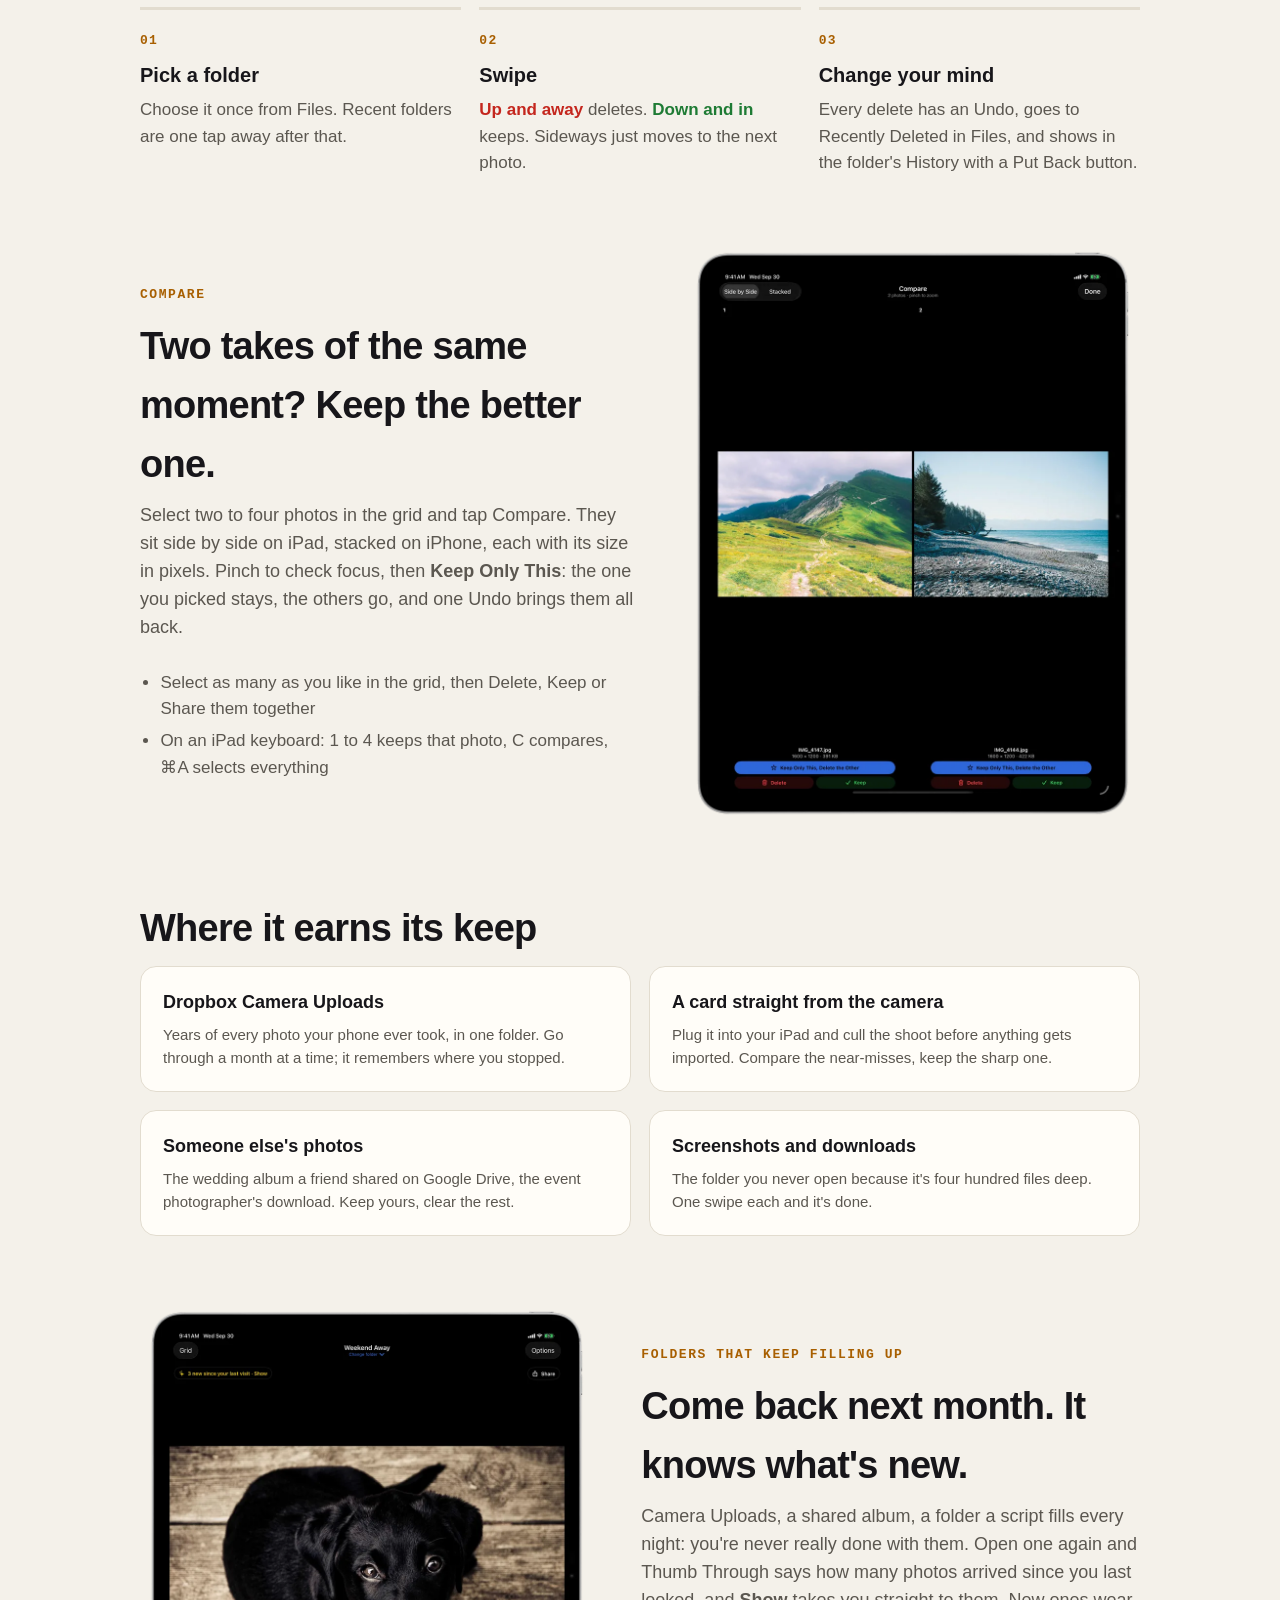
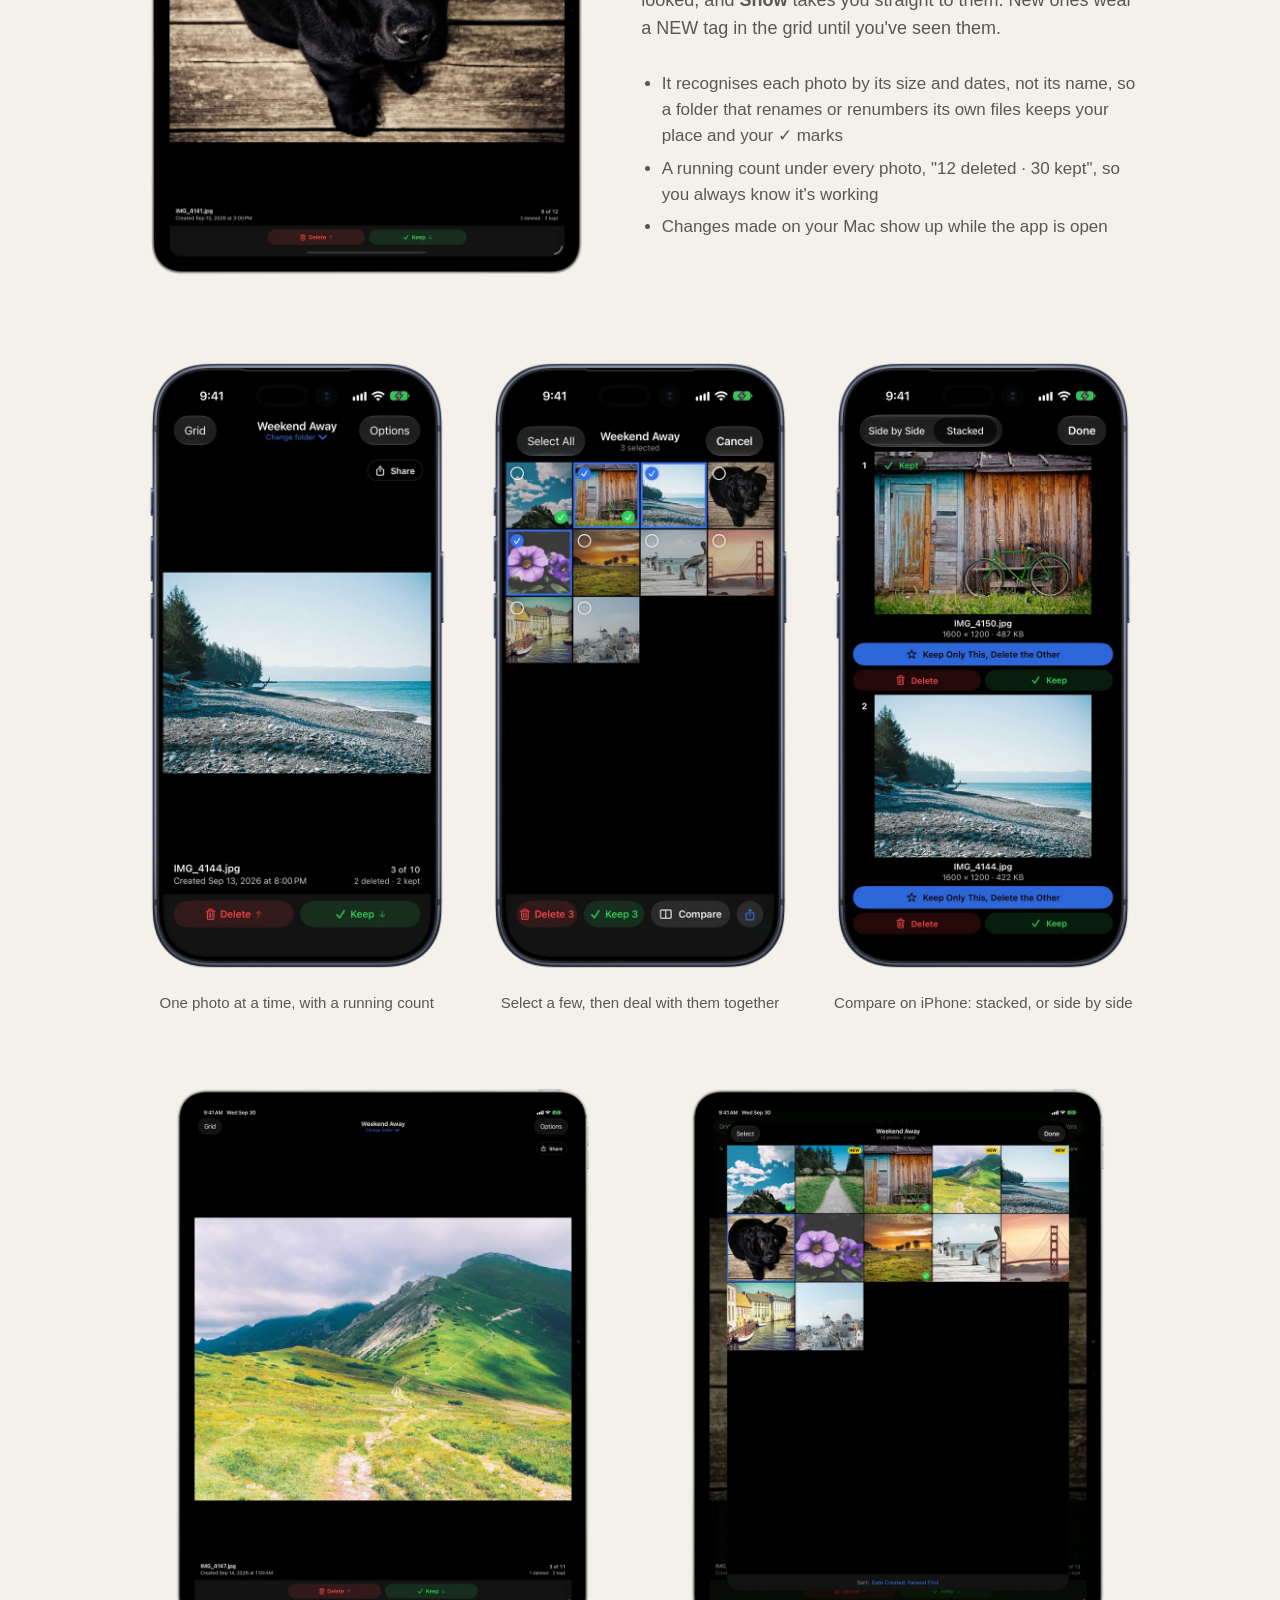
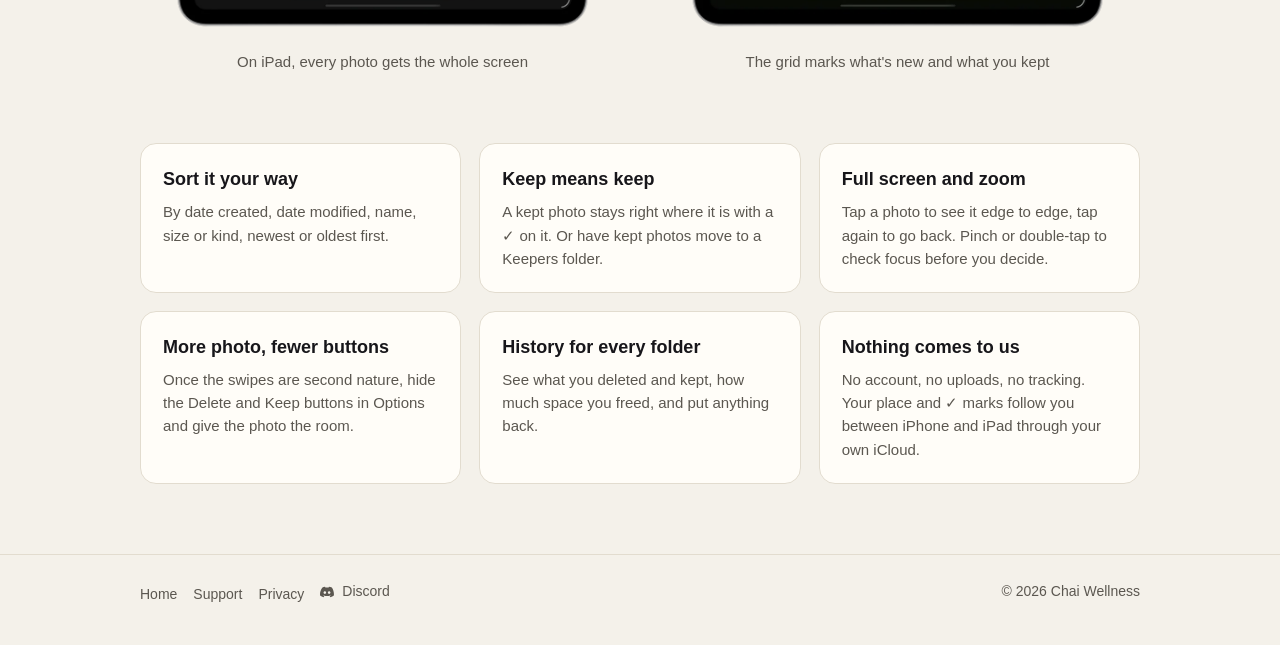
==== commit 713cc553: "Add product video" ====
--- a/index.html
+++ b/index.html
@@ -18,7 +18,7 @@
 <meta name="twitter:card" content="summary_large_image">
 <link rel="icon" type="image/png" href="favicon.png">
 <link rel="apple-touch-icon" href="apple-touch-icon.png">
-<link rel="stylesheet" href="style.css?v=4">
+<link rel="stylesheet" href="style.css?v=5">
 </head>
 <body>
 <header class="bar"><div class="wrap">
@@ -44,17 +44,13 @@
     <p class="note" data-store-soon>Coming to the App Store for iPhone and iPad.</p>
   </div>
 
-  <div class="sheet" aria-hidden="true">
-    <div class="grid">
-      <img src="img/tile-01.webp" alt=""><img src="img/tile-02.webp" alt="" class="kept"><img src="img/tile-03.webp" alt=""><img src="img/tile-04.webp" alt="" class="gone">
-      <img src="img/tile-05.webp" alt="" class="kept"><img src="img/tile-06.webp" alt=""><img src="img/tile-07.webp" alt="" class="gone"><img src="img/tile-08.webp" alt="">
-      <img src="img/tile-09.webp" alt="" class="gone"><img src="img/tile-10.webp" alt=""><img src="img/tile-11.webp" alt="" class="kept"><img src="img/tile-12.webp" alt="">
-    </div>
-    <div class="frame-no"><span>WEEKEND AWAY</span><span>12 PHOTOS · 3 KEPT · 3 DELETED</span></div>
-    <div class="lifted"><img src="img/lifted.webp" alt=""></div>
-    <span class="chip up">↑ Delete</span>
-    <span class="chip down">↓ Keep</span>
-  </div>
+  <figure class="hero-video">
+    <video data-themed="swipe" autoplay muted loop playsinline preload="metadata" width="600" height="1224"
+           poster="img/swipe-dark-poster.webp" aria-label="Thumb Through on iPhone in the folder Weekend Away: a mountain photo is swiped up and flies off as Deleted, the next photo is swiped down and marked Keep, then one more of each">
+      <source src="img/swipe-dark.mp4" type="video/mp4">
+    </video>
+    <figcaption>Up to delete, down to keep. Every delete has an Undo.</figcaption>
+  </figure>
 </section>
 
 <section class="versus" aria-labelledby="versus-h">
@@ -147,7 +143,7 @@
   <div><a href="./">Home</a><a href="support.html">Support</a><a href="privacy.html">Privacy</a><a class="discord" data-discord href="#"><svg viewBox="0 0 24 24" aria-hidden="true" fill="currentColor"><path d="M20.3 4.4A19.8 19.8 0 0 0 15.4 3l-.6 1.3a18.4 18.4 0 0 0-5.6 0L8.6 3a19.7 19.7 0 0 0-4.9 1.5C.6 9.1-.3 13.6.1 18.1a19.9 19.9 0 0 0 6 3l1.3-2.1a12.9 12.9 0 0 1-2-1l.5-.4a14.2 14.2 0 0 0 12.2 0l.5.4a12.9 12.9 0 0 1-2.1 1l1.3 2.1a19.8 19.8 0 0 0 6-3c.5-5.2-.8-9.7-3.5-13.7ZM8.3 15.3c-1.2 0-2.2-1.1-2.2-2.4s1-2.4 2.2-2.4 2.2 1.1 2.2 2.4-1 2.4-2.2 2.4Zm7.4 0c-1.2 0-2.2-1.1-2.2-2.4s1-2.4 2.2-2.4 2.2 1.1 2.2 2.4-1 2.4-2.2 2.4Z"/></svg>Discord</a></div>
   <div>&copy; 2026 Chai Wellness</div>
 </div></footer>
-<script src="site.js?v=2" defer></script>
+<script src="site.js?v=3" defer></script>
 <script src="store.js?v=1" defer></script>
 </body>
 </html>
--- a/style.css
+++ b/style.css
@@ -177,3 +177,8 @@
   .compare.flip figure { order: 2; }
   .shots, .shots.two { grid-template-columns: 1fr; }
 }
+
+/* Hero video: the swipe itself, light and dark versions (site.js picks) */
+.hero-video { margin: 0; text-align: center; }
+.hero-video video { width: 100%; max-width: 320px; height: auto; display: block; margin: 0 auto; }
+.hero-video figcaption { color: var(--ink-soft); font-size: 15px; margin-top: 10px; }
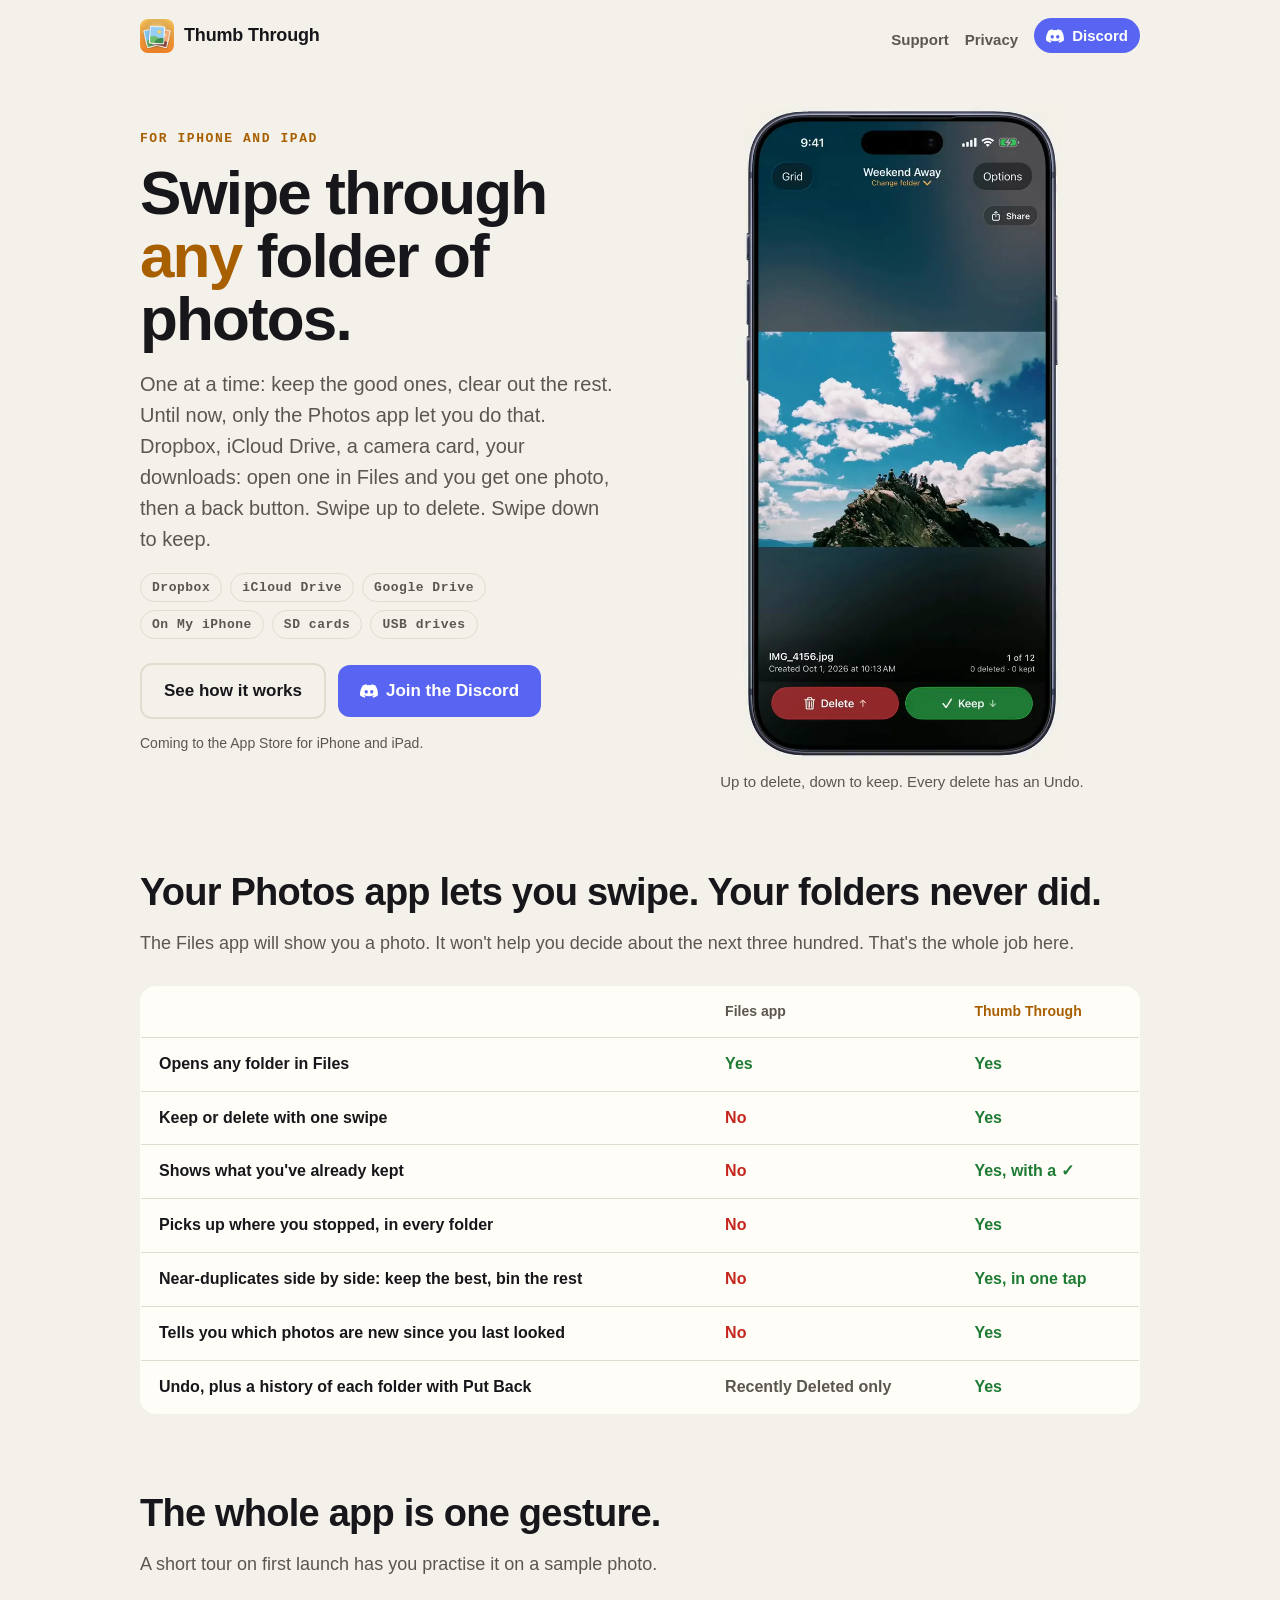
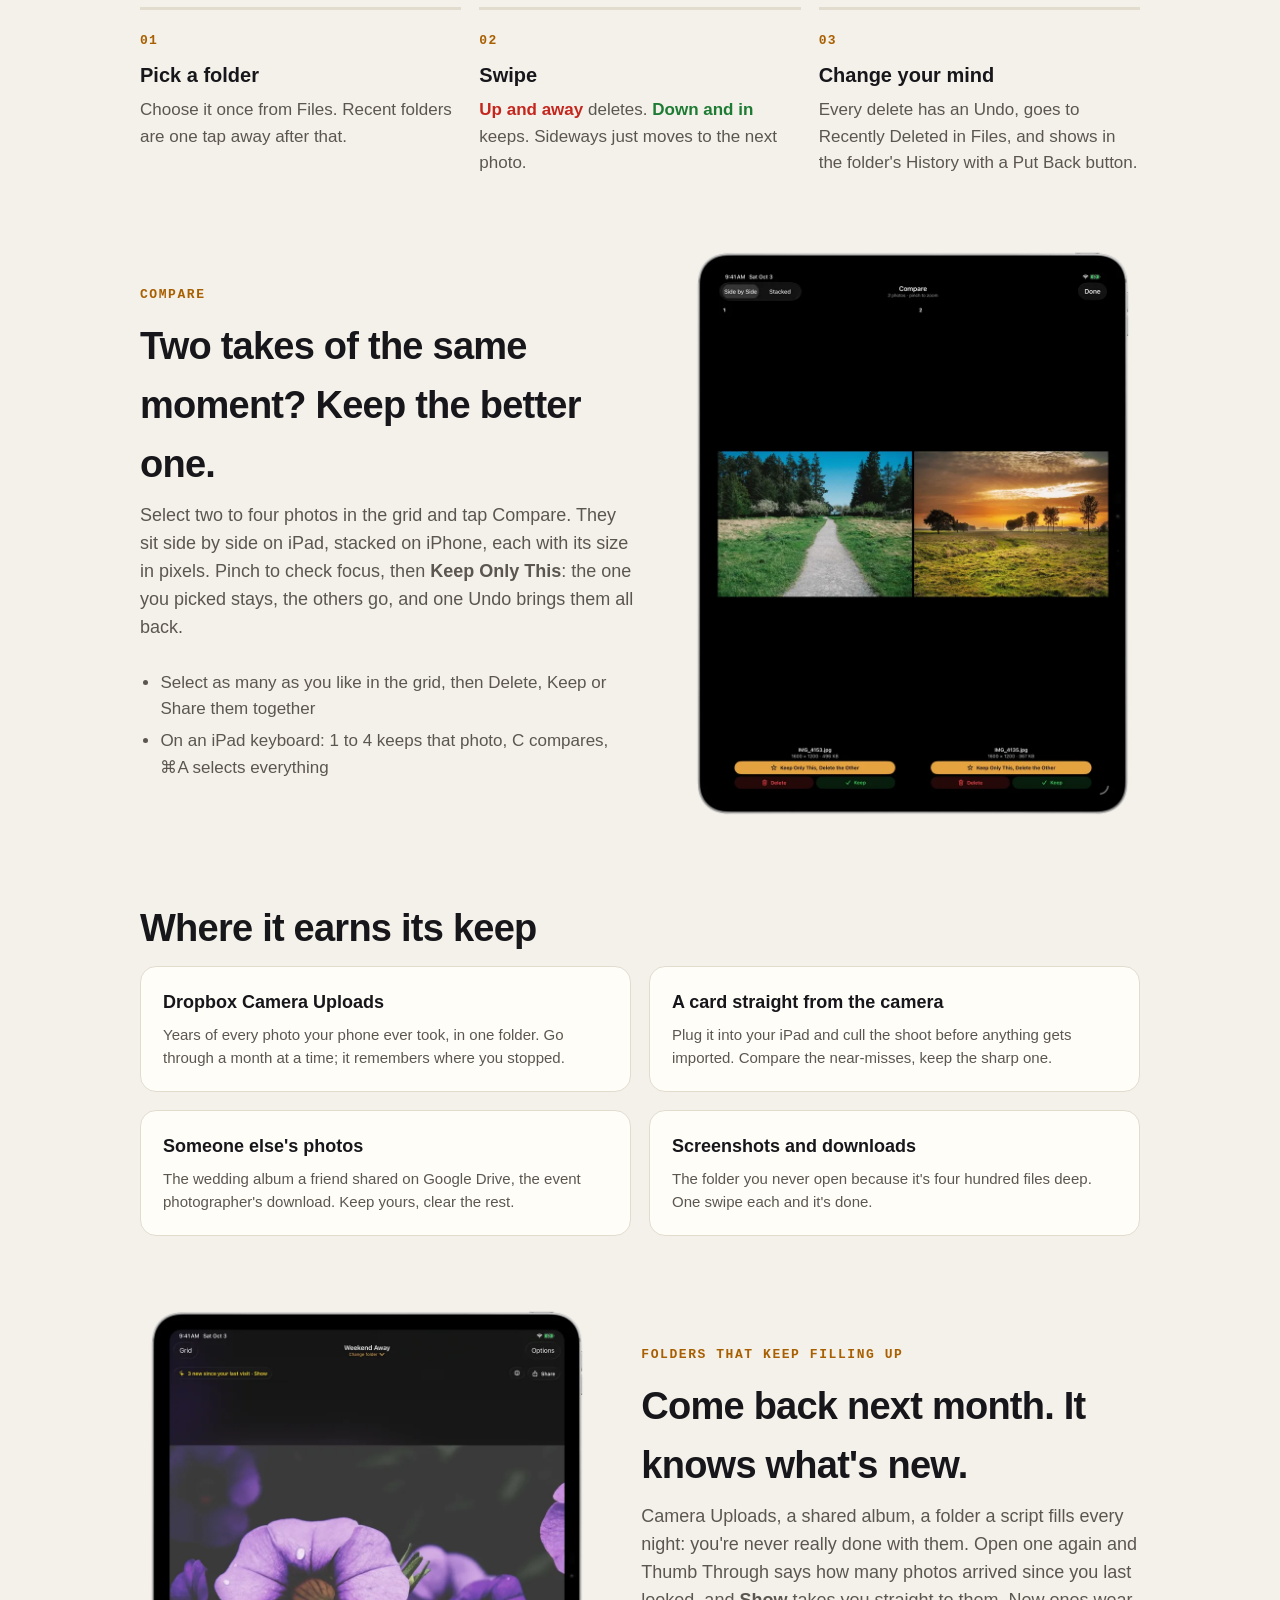
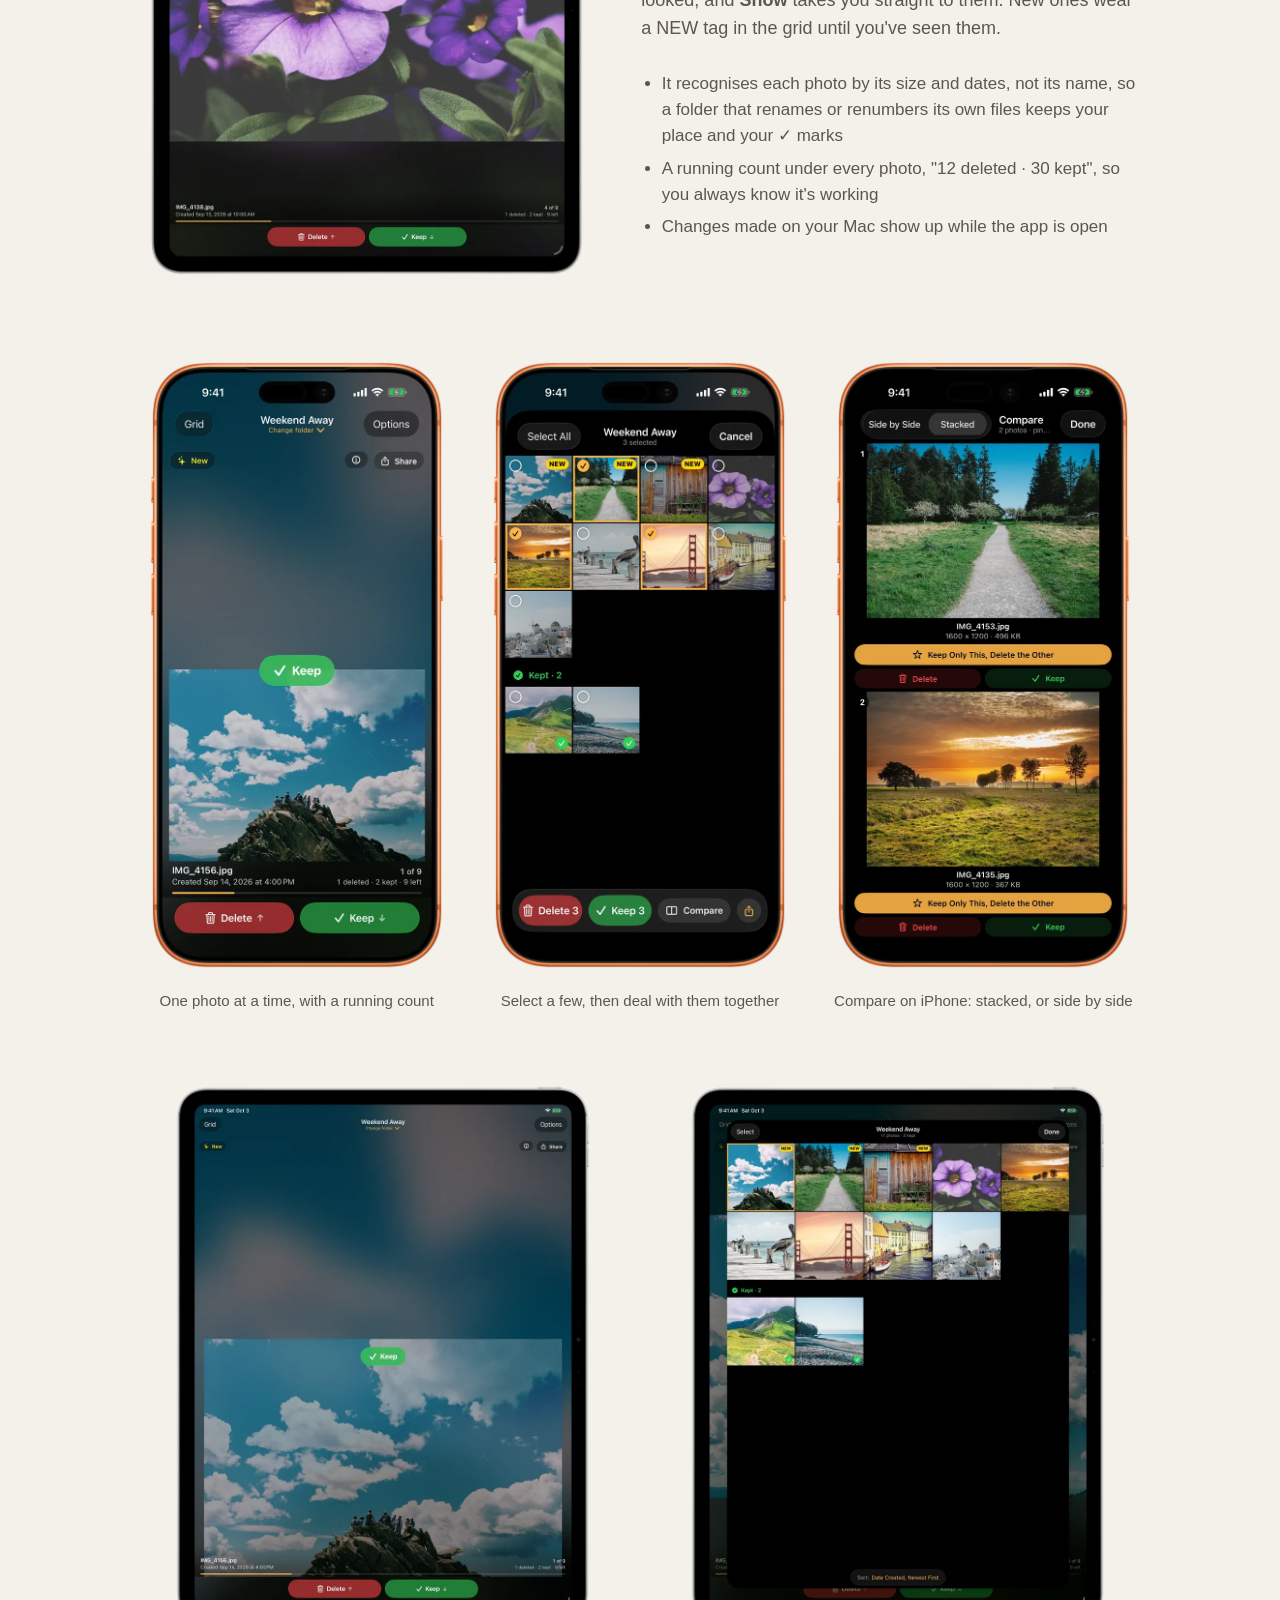
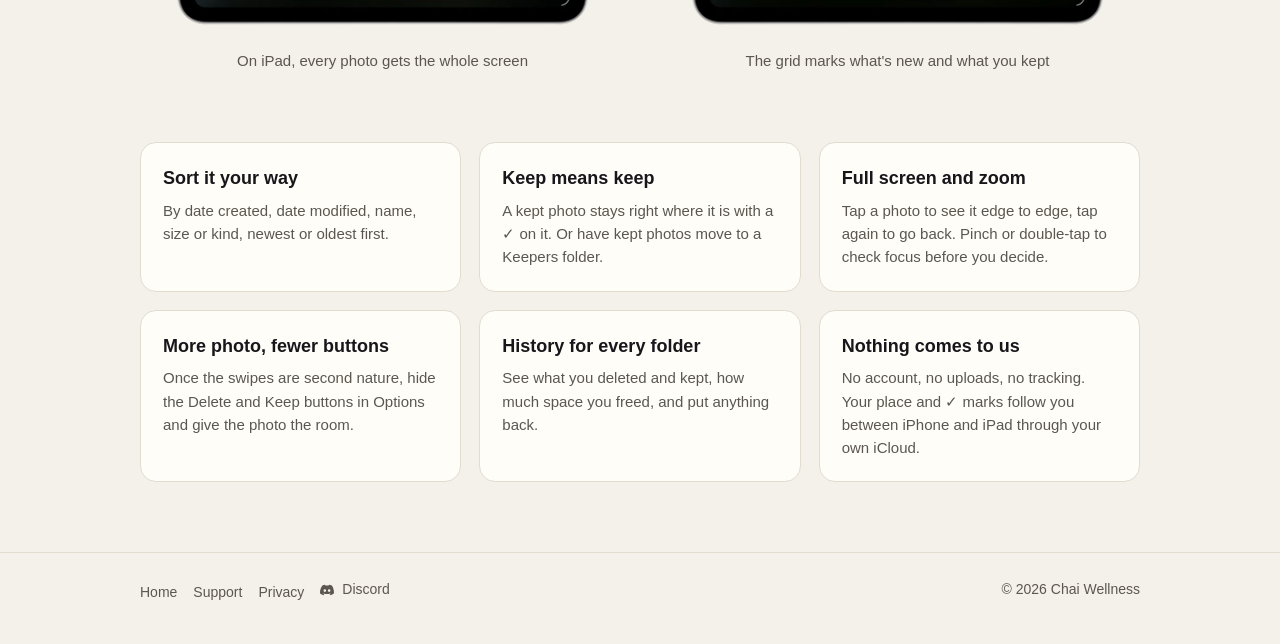
==== commit 3de5e038: "New-look screenshots" ====
--- a/index.html
+++ b/index.html
@@ -18,7 +18,7 @@
 <meta name="twitter:card" content="summary_large_image">
 <link rel="icon" type="image/png" href="favicon.png">
 <link rel="apple-touch-icon" href="apple-touch-icon.png">
-<link rel="stylesheet" href="style.css?v=5">
+<link rel="stylesheet" href="style.css?v=6">
 </head>
 <body>
 <header class="bar"><div class="wrap">
@@ -104,7 +104,7 @@
 </section>
 
 <section class="compare flip">
-  <figure><img src="img/ipad-04-new.webp" alt="An iPad showing a photo of a puppy, with a yellow note at the top: 3 new since your last visit, Show" width="900" height="1174" loading="lazy"></figure>
+  <figure><img src="img/ipad-04-new.webp" alt="An iPad showing a photo of purple flowers, with a yellow note at the top: 3 new since your last visit, Show" width="900" height="1174" loading="lazy"></figure>
   <div>
     <p class="eyebrow">Folders that keep filling up</p>
     <h2>Come back next month. It knows what's new.</h2>
@@ -118,14 +118,14 @@
 </section>
 
 <section class="shots" aria-label="Screens from the app on iPhone">
-  <figure><img src="img/iphone-01-viewer.webp" alt="A photo of a beach from the folder Weekend Away, with its name, date, 3 of 10, 2 deleted 2 kept, and Delete and Keep buttons below" width="620" height="1268" loading="lazy"><figcaption>One photo at a time, with a running count</figcaption></figure>
-  <figure><img src="img/iphone-02-select.webp" alt="The folder as a grid with three photos selected and buttons for Delete 3, Keep 3, Compare and Share" width="620" height="1268" loading="lazy"><figcaption>Select a few, then deal with them together</figcaption></figure>
-  <figure><img src="img/iphone-03-compare.webp" alt="Two photos stacked on an iPhone to compare, each with Keep Only This, Delete and Keep" width="620" height="1268" loading="lazy"><figcaption>Compare on iPhone: stacked, or side by side</figcaption></figure>
+  <figure><img src="img/iphone-01-viewer.webp" alt="A photo of a mountain top being dragged down, with a green Keep badge, and the count 1 deleted, 2 kept, 9 left" width="620" height="1265" loading="lazy"><figcaption>One photo at a time, with a running count</figcaption></figure>
+  <figure><img src="img/iphone-02-select.webp" alt="The folder as a grid with three photos selected and buttons for Delete 3, Keep 3, Compare and Share" width="620" height="1265" loading="lazy"><figcaption>Select a few, then deal with them together</figcaption></figure>
+  <figure><img src="img/iphone-03-compare.webp" alt="Two photos stacked on an iPhone to compare, each with Keep Only This, Delete and Keep" width="620" height="1265" loading="lazy"><figcaption>Compare on iPhone: stacked, or side by side</figcaption></figure>
 </section>
 
 <section class="shots two" aria-label="Screens from the app on iPad">
-  <figure><img src="img/ipad-01-viewer.webp" alt="A mountain photo filling an iPad screen, with Delete and Keep below" width="900" height="1174" loading="lazy"><figcaption>On iPad, every photo gets the whole screen</figcaption></figure>
-  <figure><img src="img/ipad-02-grid-new.webp" alt="The folder as a grid on iPad, three photos tagged NEW and three marked kept" width="900" height="1174" loading="lazy"><figcaption>The grid marks what's new and what you kept</figcaption></figure>
+  <figure><img src="img/ipad-01-viewer.webp" alt="A photo filling an iPad screen mid-swipe with a green Keep badge, and Delete and Keep below" width="900" height="1174" loading="lazy"><figcaption>On iPad, every photo gets the whole screen</figcaption></figure>
+  <figure><img src="img/ipad-02-grid-new.webp" alt="The folder as a grid on iPad, three photos tagged NEW and two kept photos under a Kept heading" width="900" height="1174" loading="lazy"><figcaption>The grid marks what's new and what you kept</figcaption></figure>
 </section>
 
 <section class="features">
--- a/style.css
+++ b/style.css
@@ -182,3 +182,6 @@
 .hero-video { margin: 0; text-align: center; }
 .hero-video video { width: 100%; max-width: 320px; height: auto; display: block; margin: 0 auto; }
 .hero-video figcaption { color: var(--ink-soft); font-size: 15px; margin-top: 10px; }
+/* The dark video's backdrop decodes a shade darker than the page; lighten hides the seam */
+.hero-video video { mix-blend-mode: lighten; }
+@media (prefers-color-scheme: light) { .hero-video video { mix-blend-mode: normal; } }
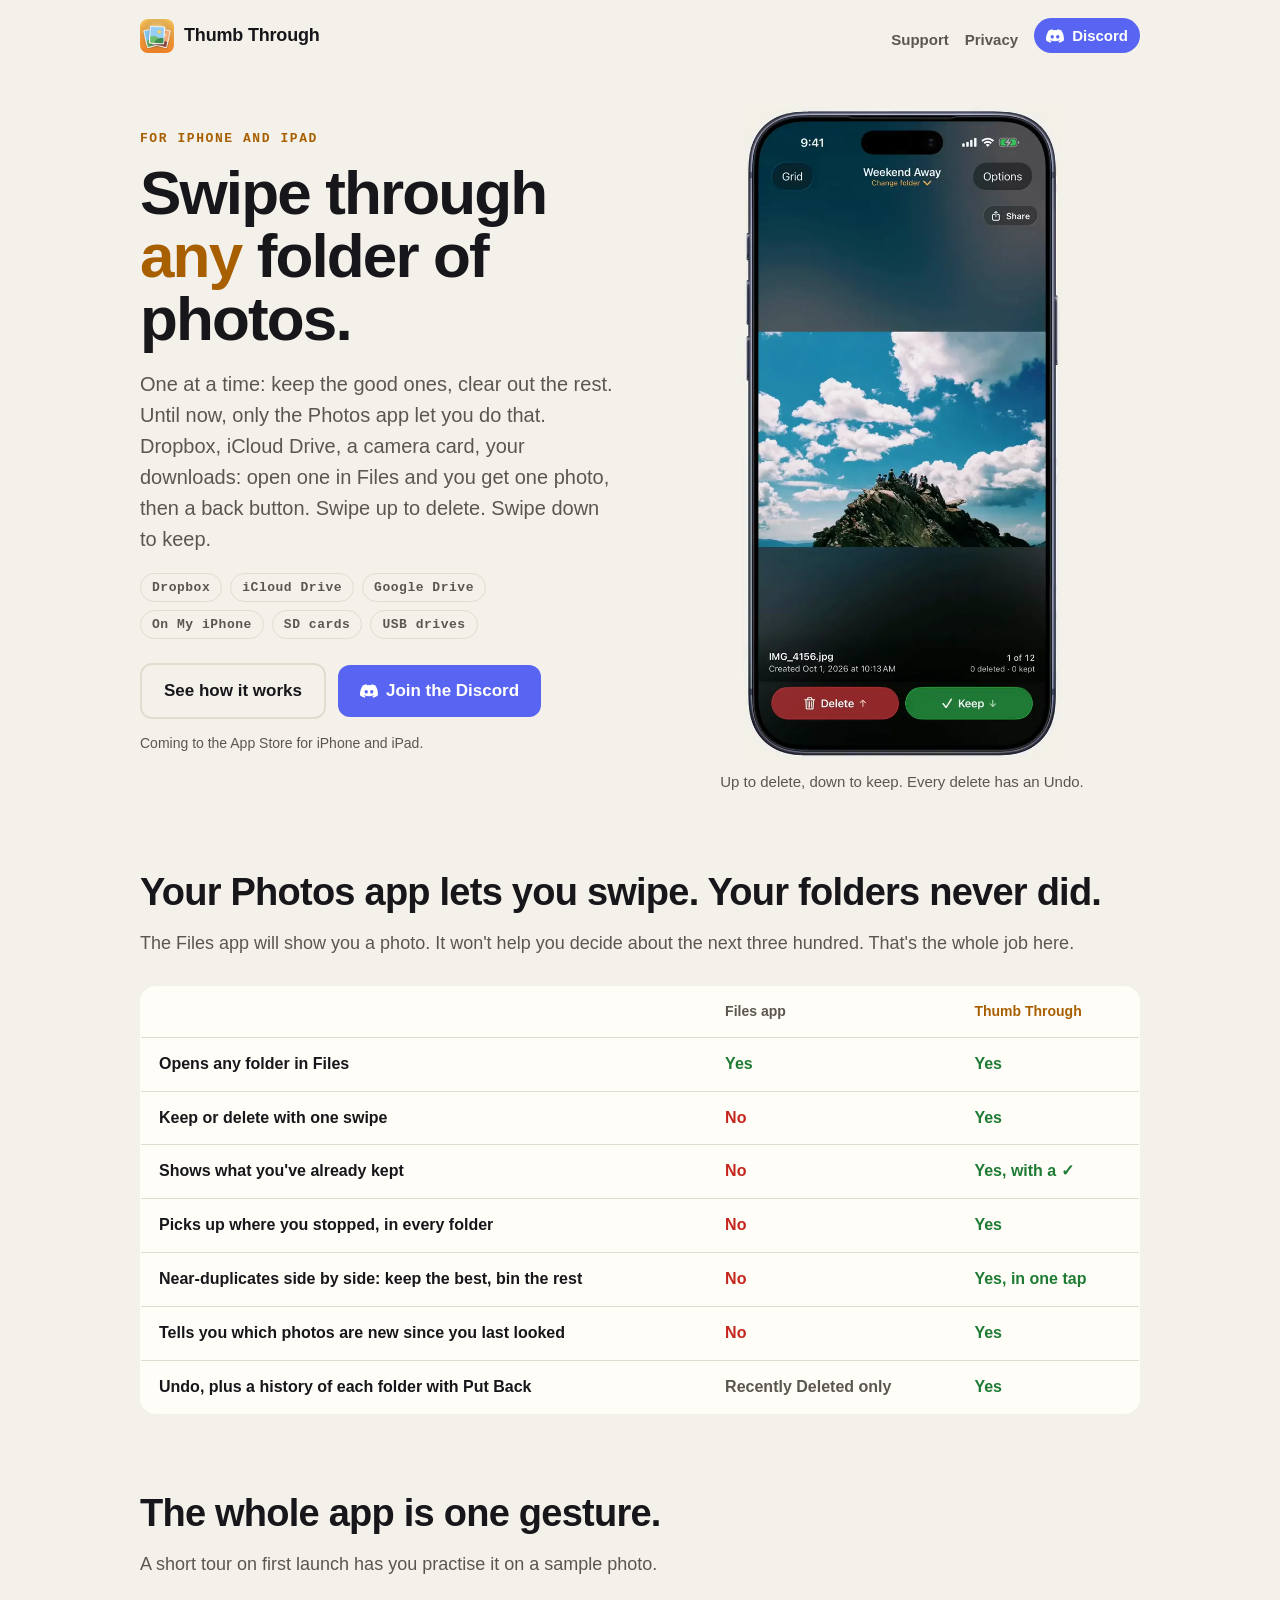
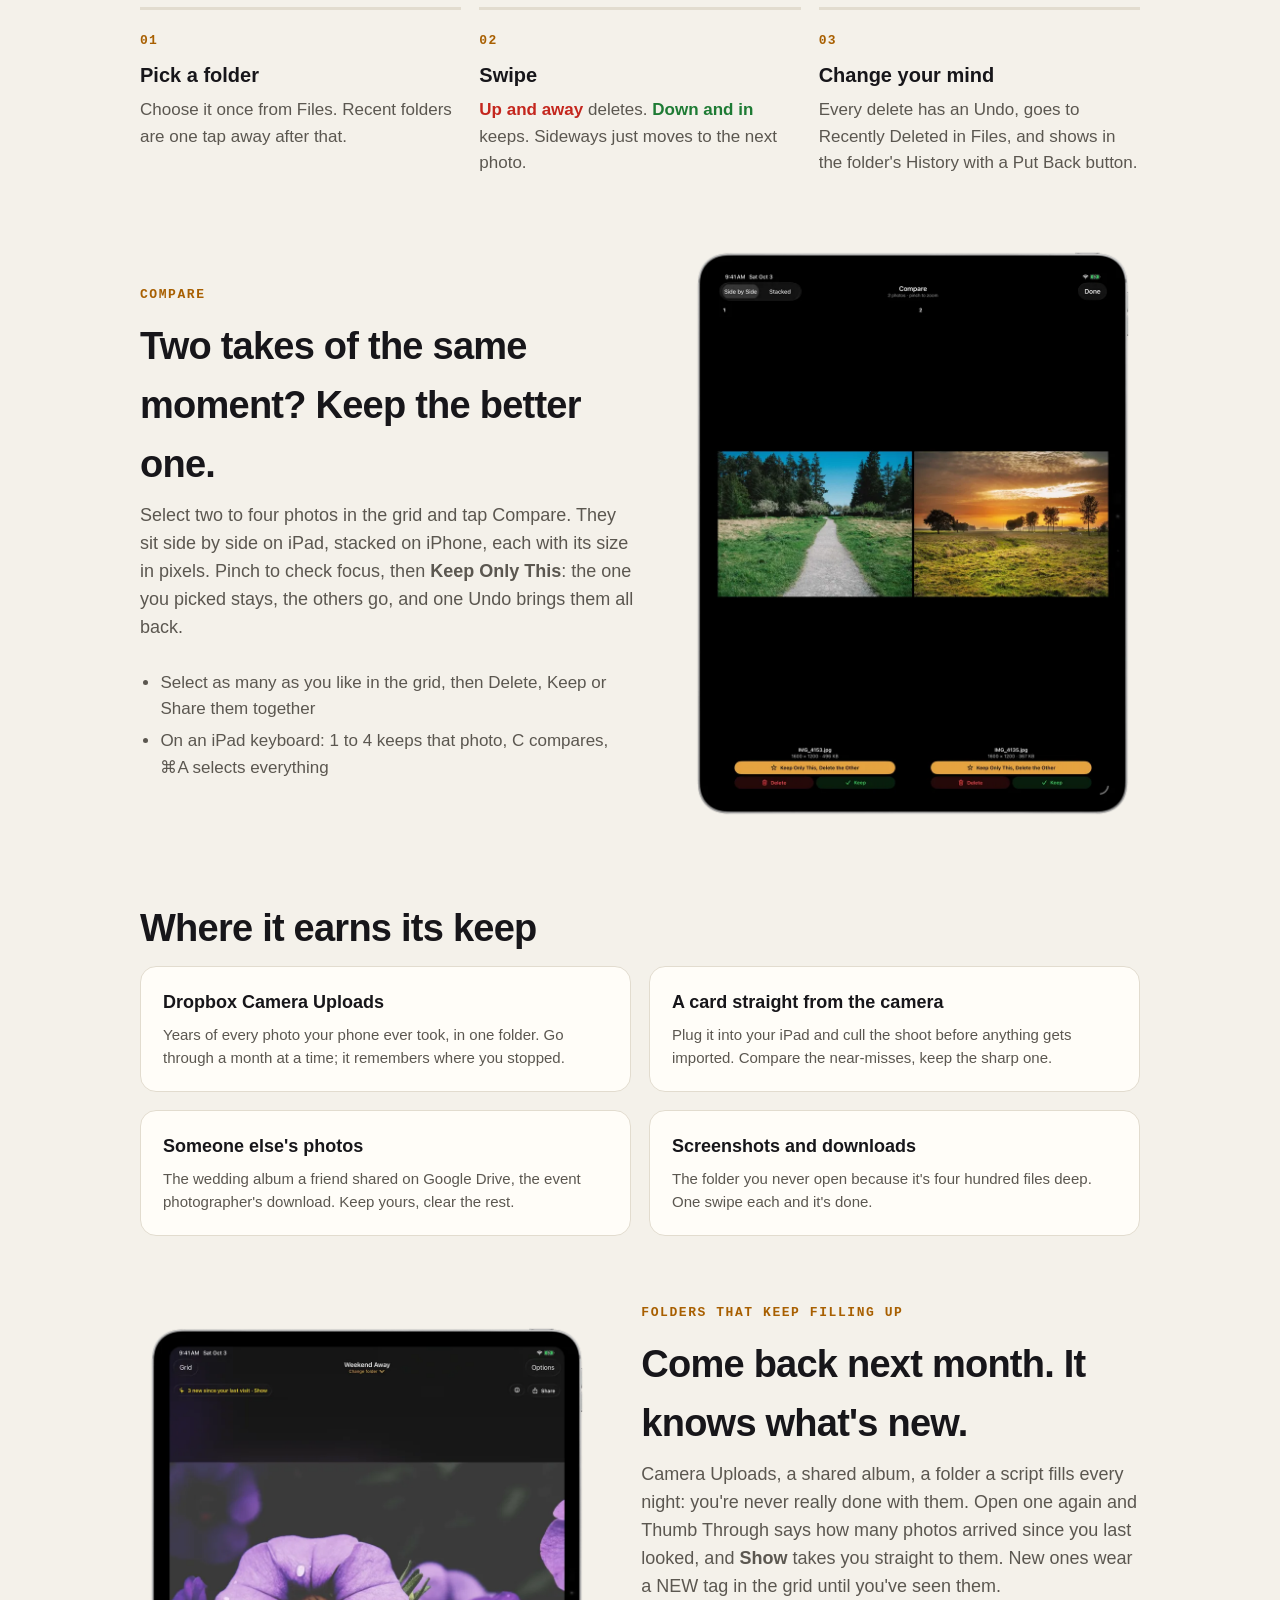
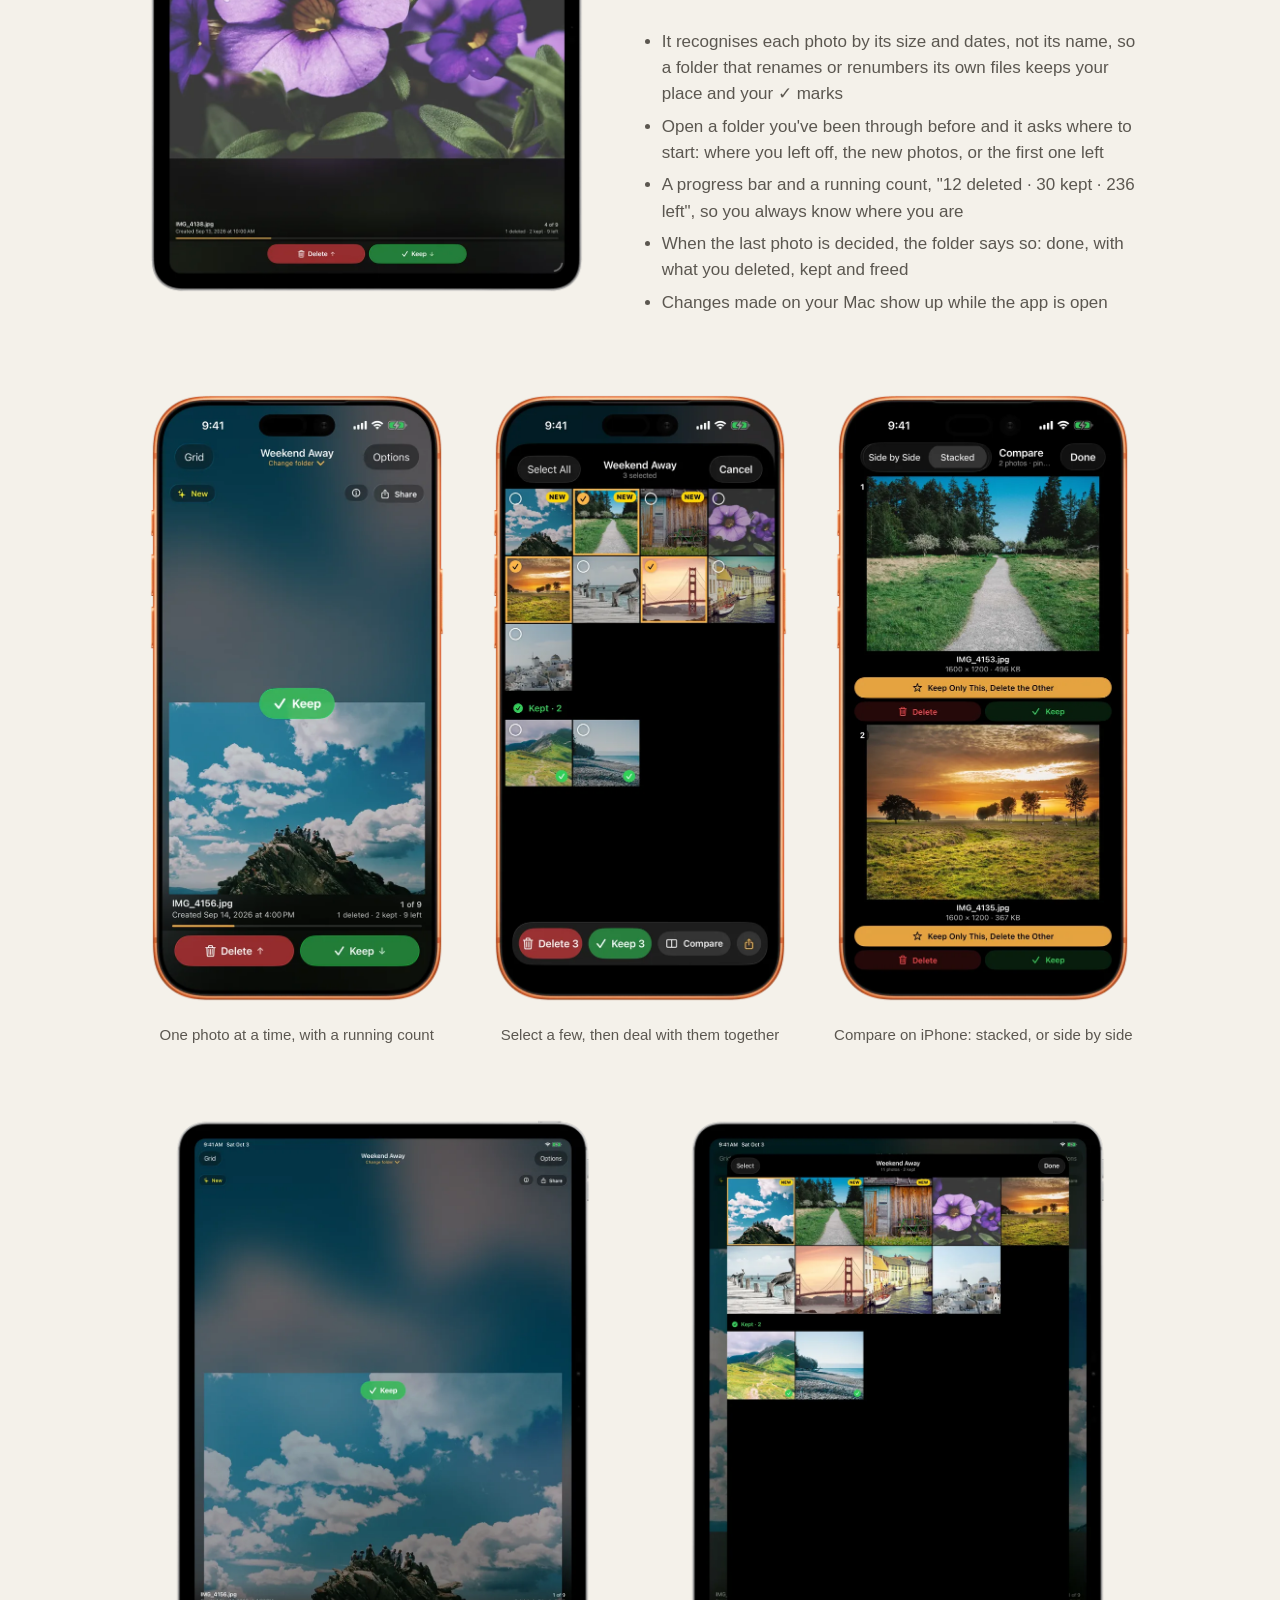
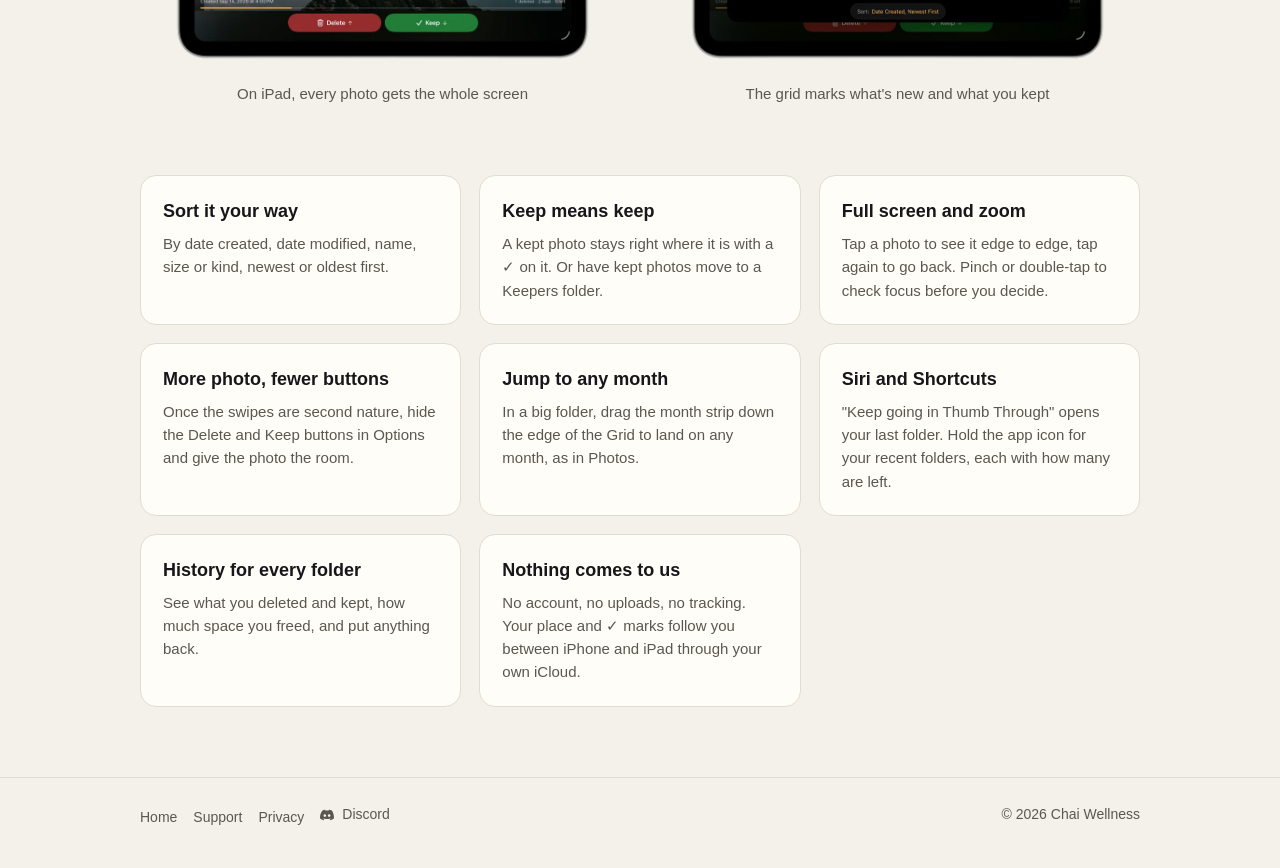
==== commit 0599e7c7: "Welcome back, done folders, month strip, Siri on the site" ====
--- a/index.html
+++ b/index.html
@@ -18,7 +18,7 @@
 <meta name="twitter:card" content="summary_large_image">
 <link rel="icon" type="image/png" href="favicon.png">
 <link rel="apple-touch-icon" href="apple-touch-icon.png">
-<link rel="stylesheet" href="style.css?v=6">
+<link rel="stylesheet" href="style.css?v=7">
 </head>
 <body>
 <header class="bar"><div class="wrap">
@@ -111,7 +111,9 @@
     <p class="sub">Camera Uploads, a shared album, a folder a script fills every night: you're never really done with them. Open one again and Thumb Through says how many photos arrived since you last looked, and <strong>Show</strong> takes you straight to them. New ones wear a NEW tag in the grid until you've seen them.</p>
     <ul class="ticks">
       <li>It recognises each photo by its size and dates, not its name, so a folder that renames or renumbers its own files keeps your place and your ✓ marks</li>
-      <li>A running count under every photo, "12 deleted · 30 kept", so you always know it's working</li>
+      <li>Open a folder you've been through before and it asks where to start: where you left off, the new photos, or the first one left</li>
+      <li>A progress bar and a running count, "12 deleted · 30 kept · 236 left", so you always know where you are</li>
+      <li>When the last photo is decided, the folder says so: done, with what you deleted, kept and freed</li>
       <li>Changes made on your Mac show up while the app is open</li>
     </ul>
   </div>
@@ -133,6 +135,8 @@
   <div class="card"><h3>Keep means keep</h3><p>A kept photo stays right where it is with a ✓ on it. Or have kept photos move to a Keepers folder.</p></div>
   <div class="card"><h3>Full screen and zoom</h3><p>Tap a photo to see it edge to edge, tap again to go back. Pinch or double-tap to check focus before you decide.</p></div>
   <div class="card"><h3>More photo, fewer buttons</h3><p>Once the swipes are second nature, hide the Delete and Keep buttons in Options and give the photo the room.</p></div>
+  <div class="card"><h3>Jump to any month</h3><p>In a big folder, drag the month strip down the edge of the Grid to land on any month, as in Photos.</p></div>
+  <div class="card"><h3>Siri and Shortcuts</h3><p>"Keep going in Thumb Through" opens your last folder. Hold the app icon for your recent folders, each with how many are left.</p></div>
   <div class="card"><h3>History for every folder</h3><p>See what you deleted and kept, how much space you freed, and put anything back.</p></div>
   <div class="card"><h3>Nothing comes to us</h3><p>No account, no uploads, no tracking. Your place and ✓ marks follow you between iPhone and iPad through your own iCloud.</p></div>
 </section>
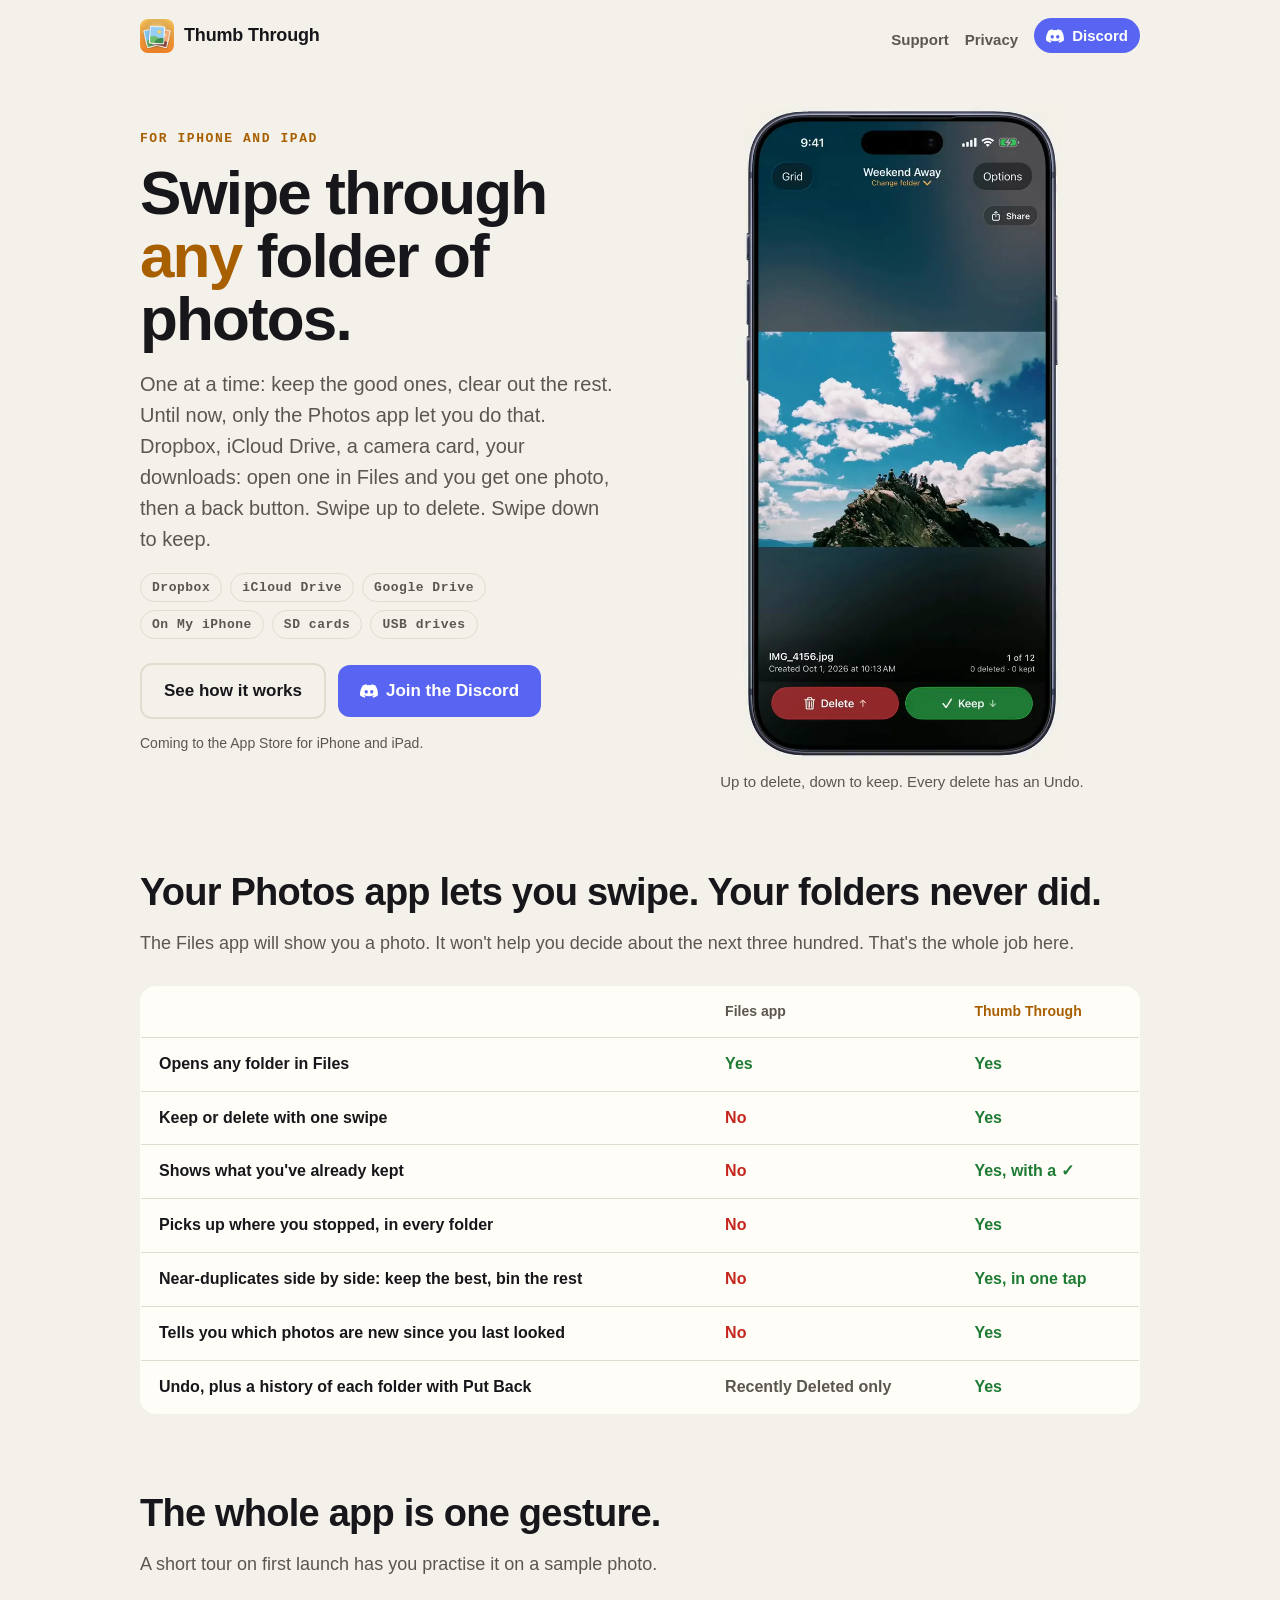
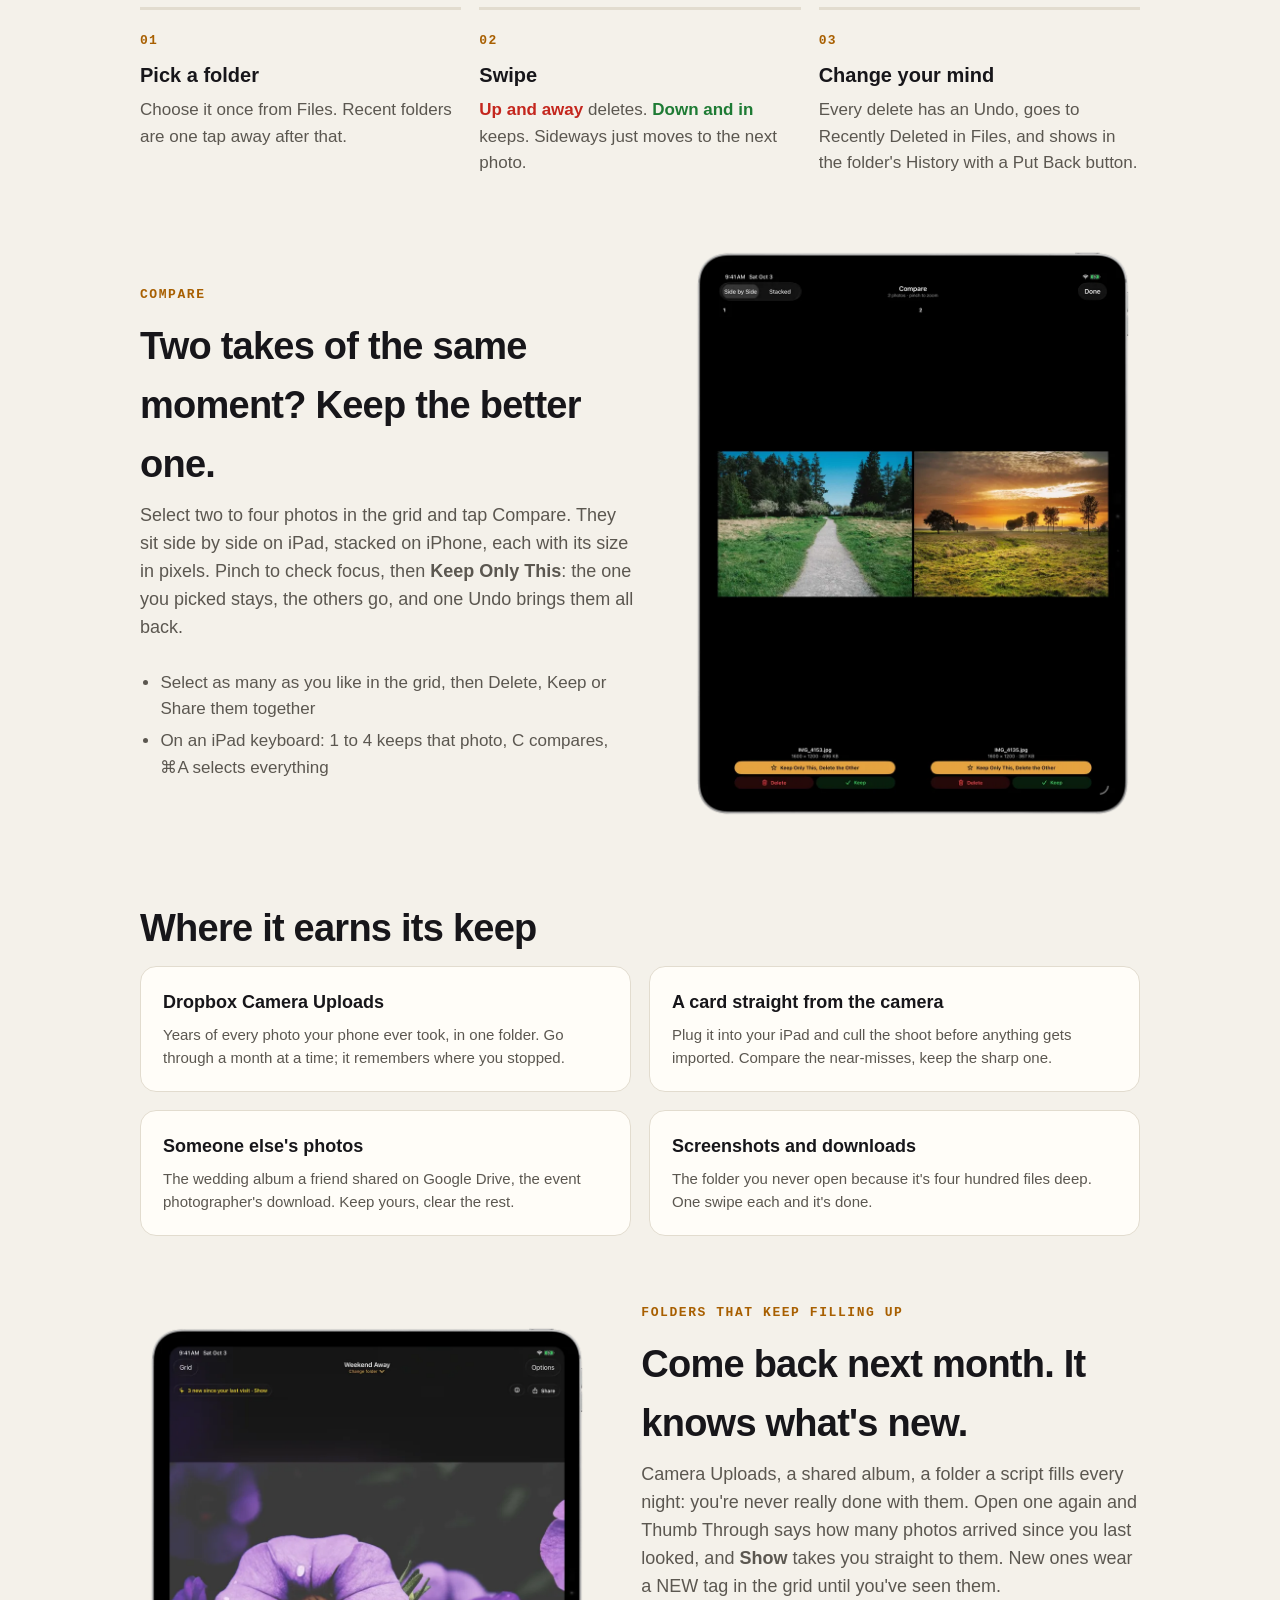
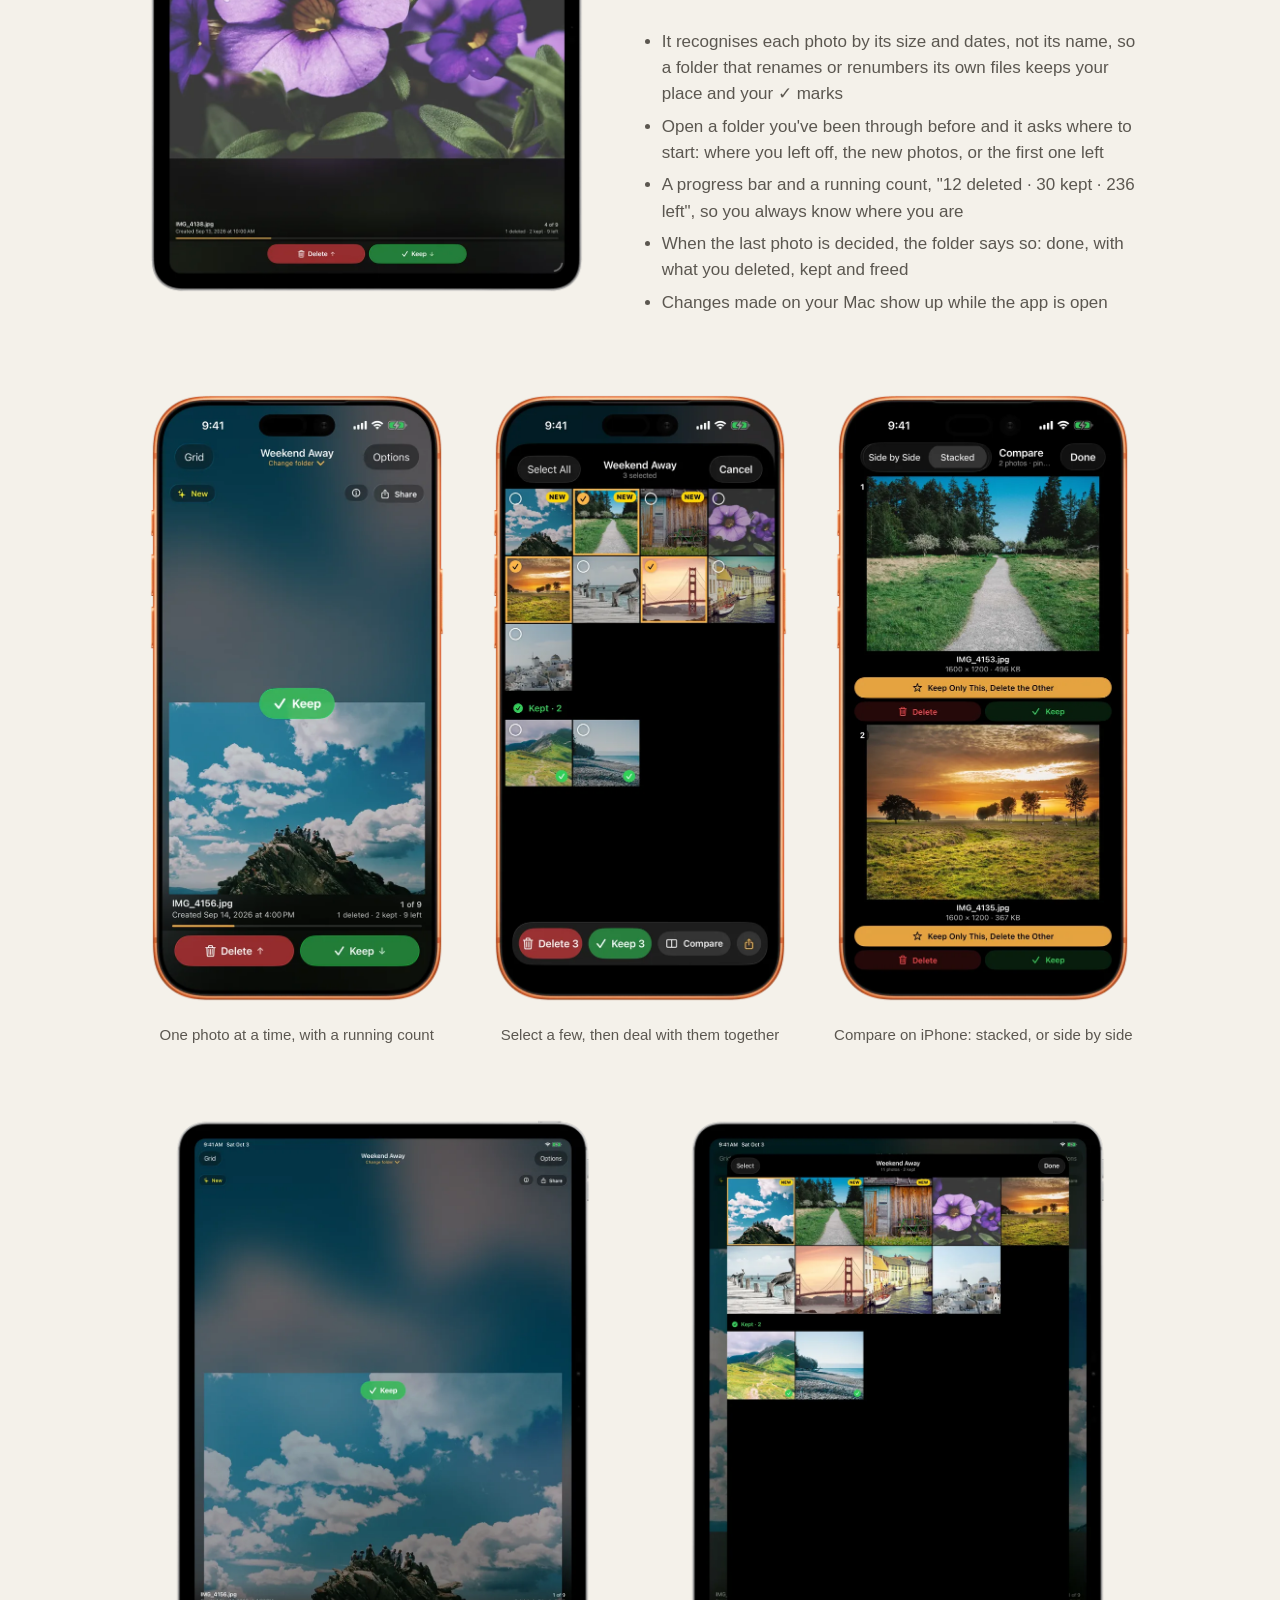
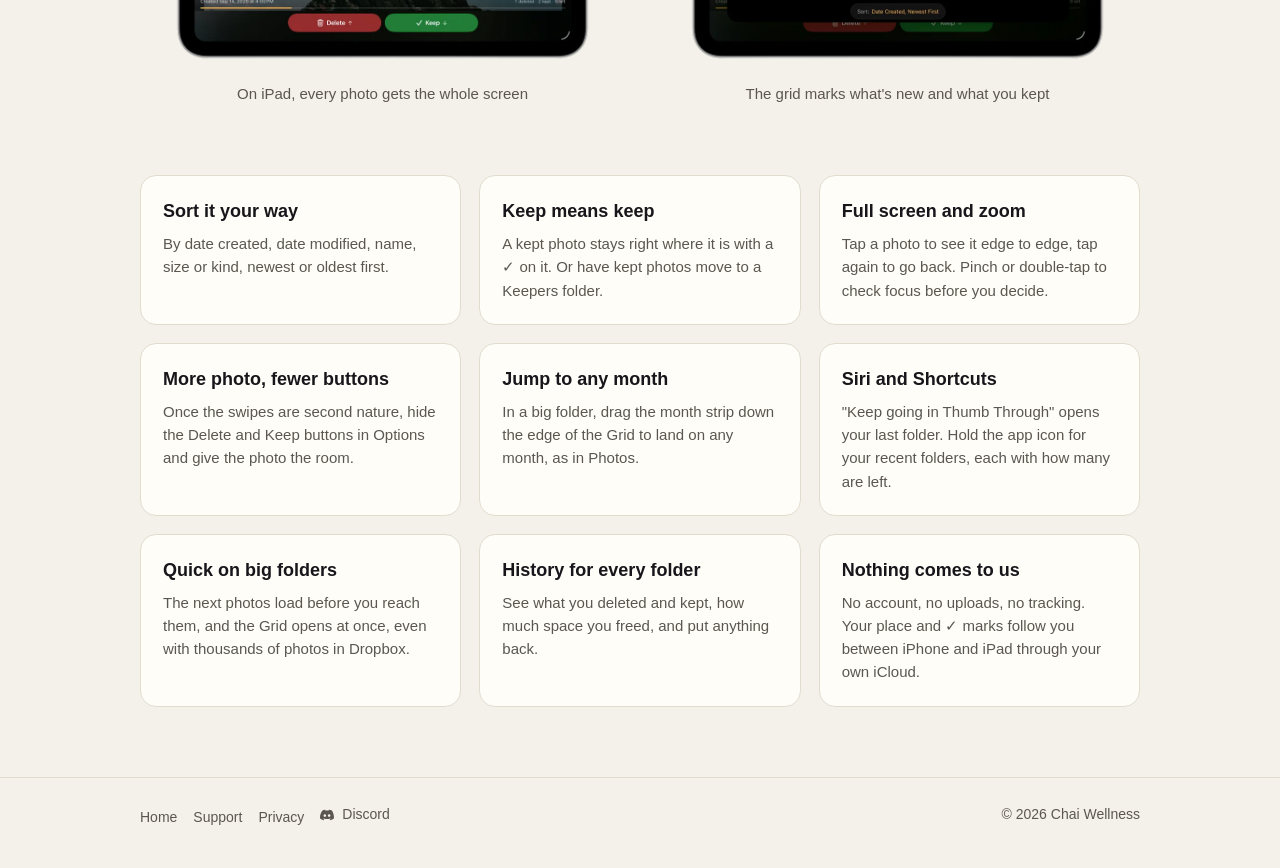
==== commit f82a84d1: "Speed card" ====
--- a/index.html
+++ b/index.html
@@ -137,6 +137,7 @@
   <div class="card"><h3>More photo, fewer buttons</h3><p>Once the swipes are second nature, hide the Delete and Keep buttons in Options and give the photo the room.</p></div>
   <div class="card"><h3>Jump to any month</h3><p>In a big folder, drag the month strip down the edge of the Grid to land on any month, as in Photos.</p></div>
   <div class="card"><h3>Siri and Shortcuts</h3><p>"Keep going in Thumb Through" opens your last folder. Hold the app icon for your recent folders, each with how many are left.</p></div>
+  <div class="card"><h3>Quick on big folders</h3><p>The next photos load before you reach them, and the Grid opens at once, even with thousands of photos in Dropbox.</p></div>
   <div class="card"><h3>History for every folder</h3><p>See what you deleted and kept, how much space you freed, and put anything back.</p></div>
   <div class="card"><h3>Nothing comes to us</h3><p>No account, no uploads, no tracking. Your place and ✓ marks follow you between iPhone and iPad through your own iCloud.</p></div>
 </section>
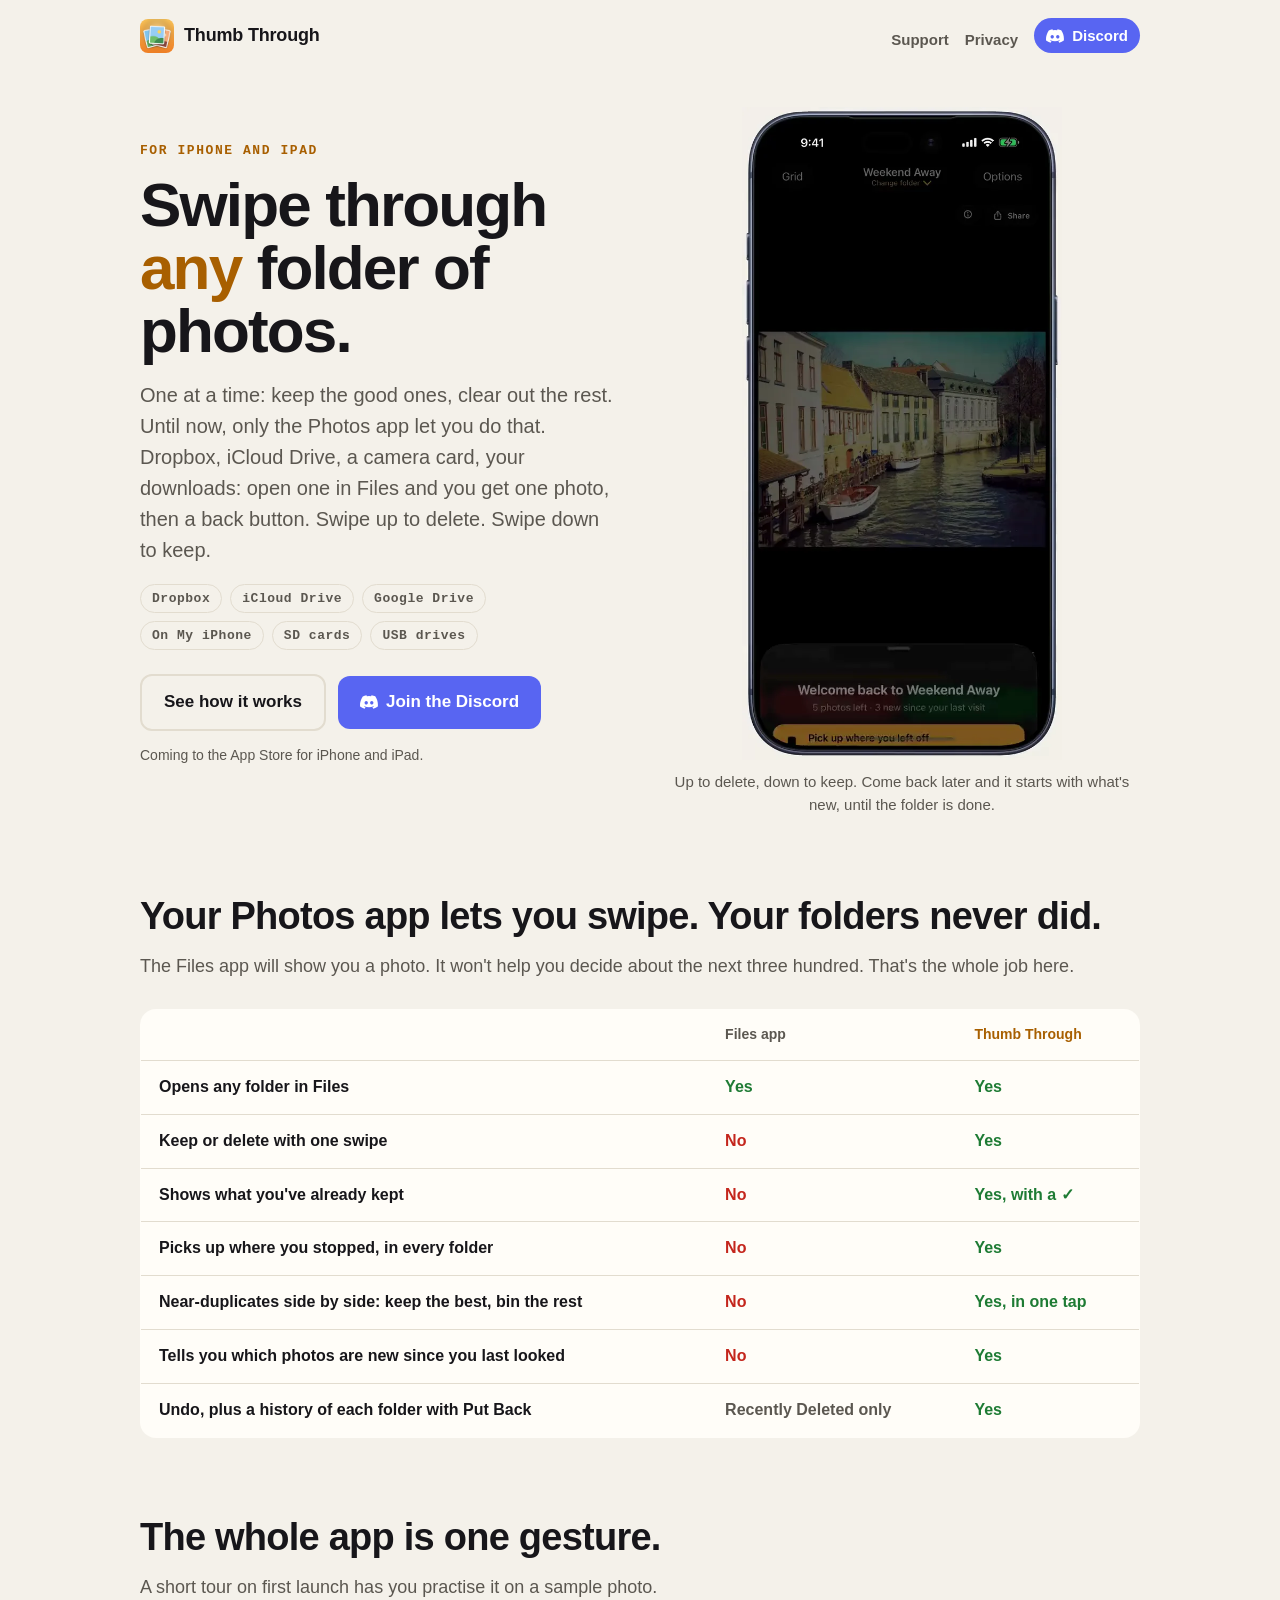
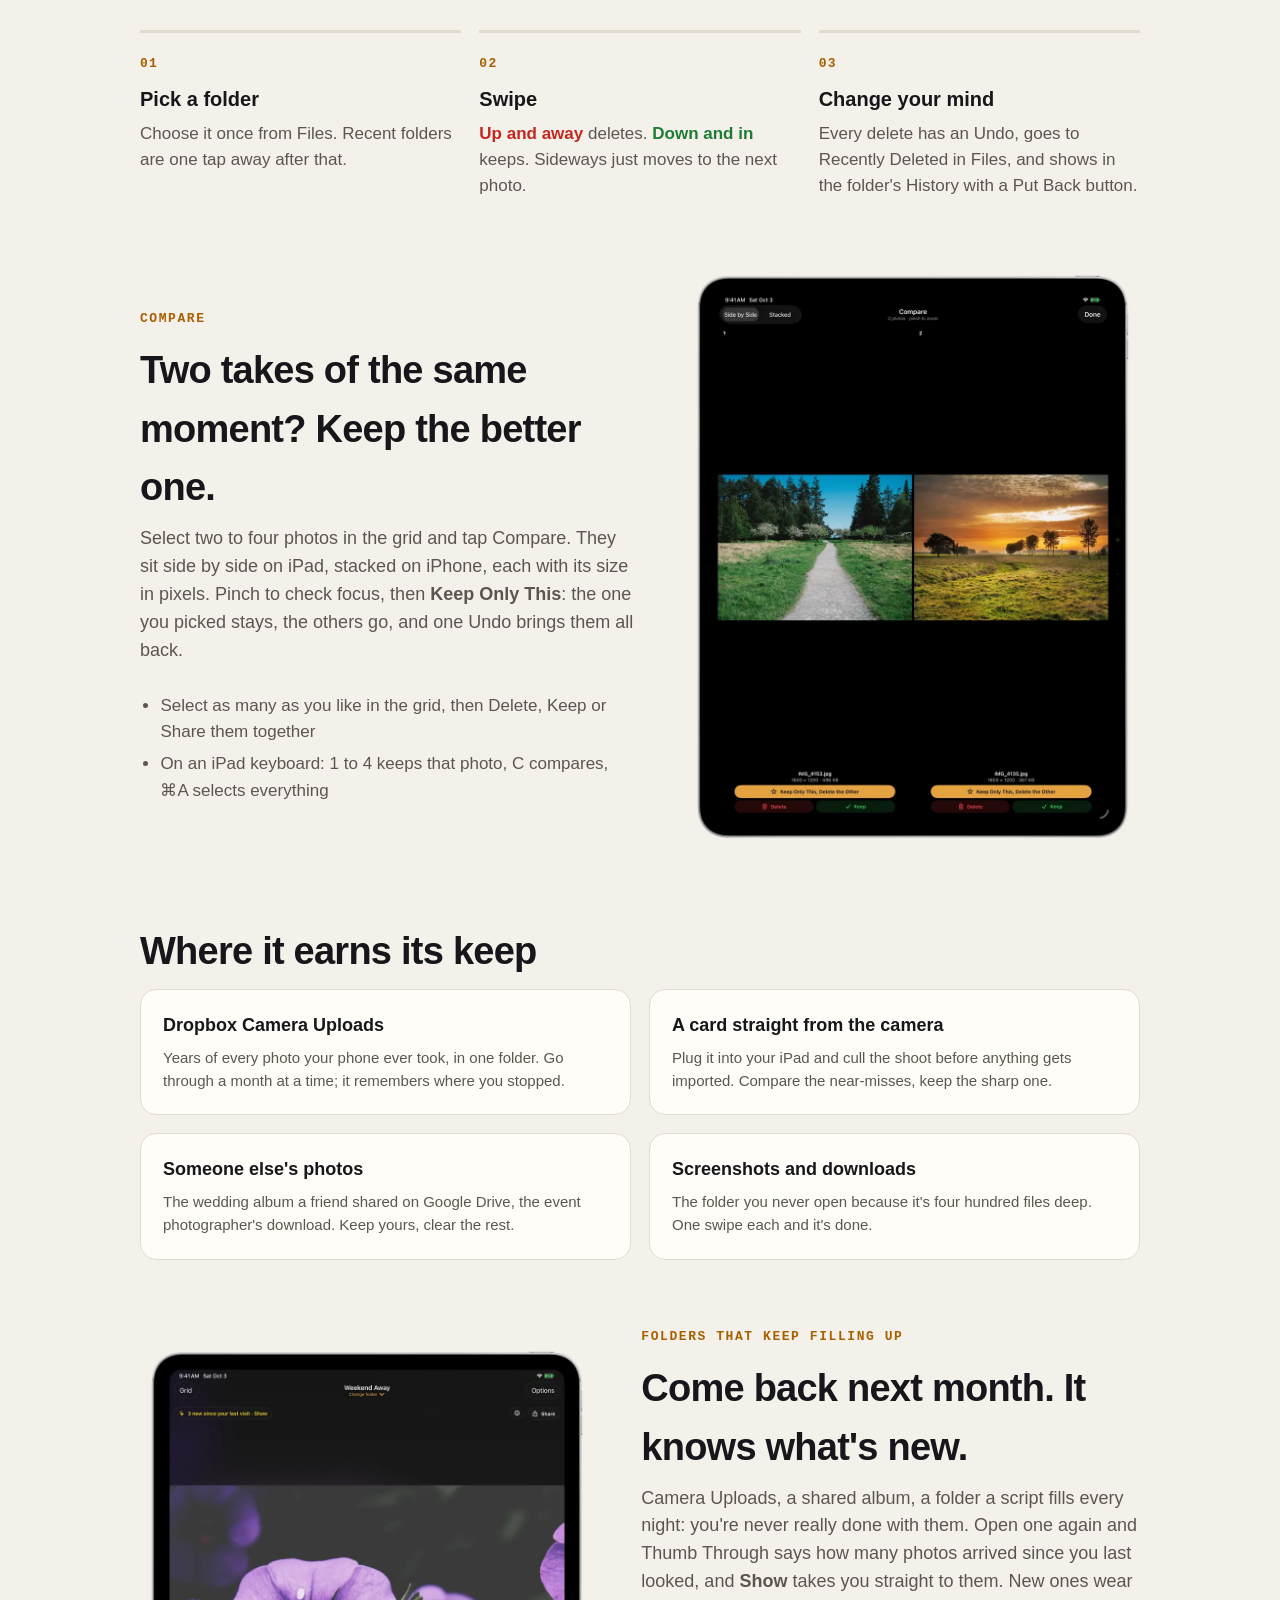
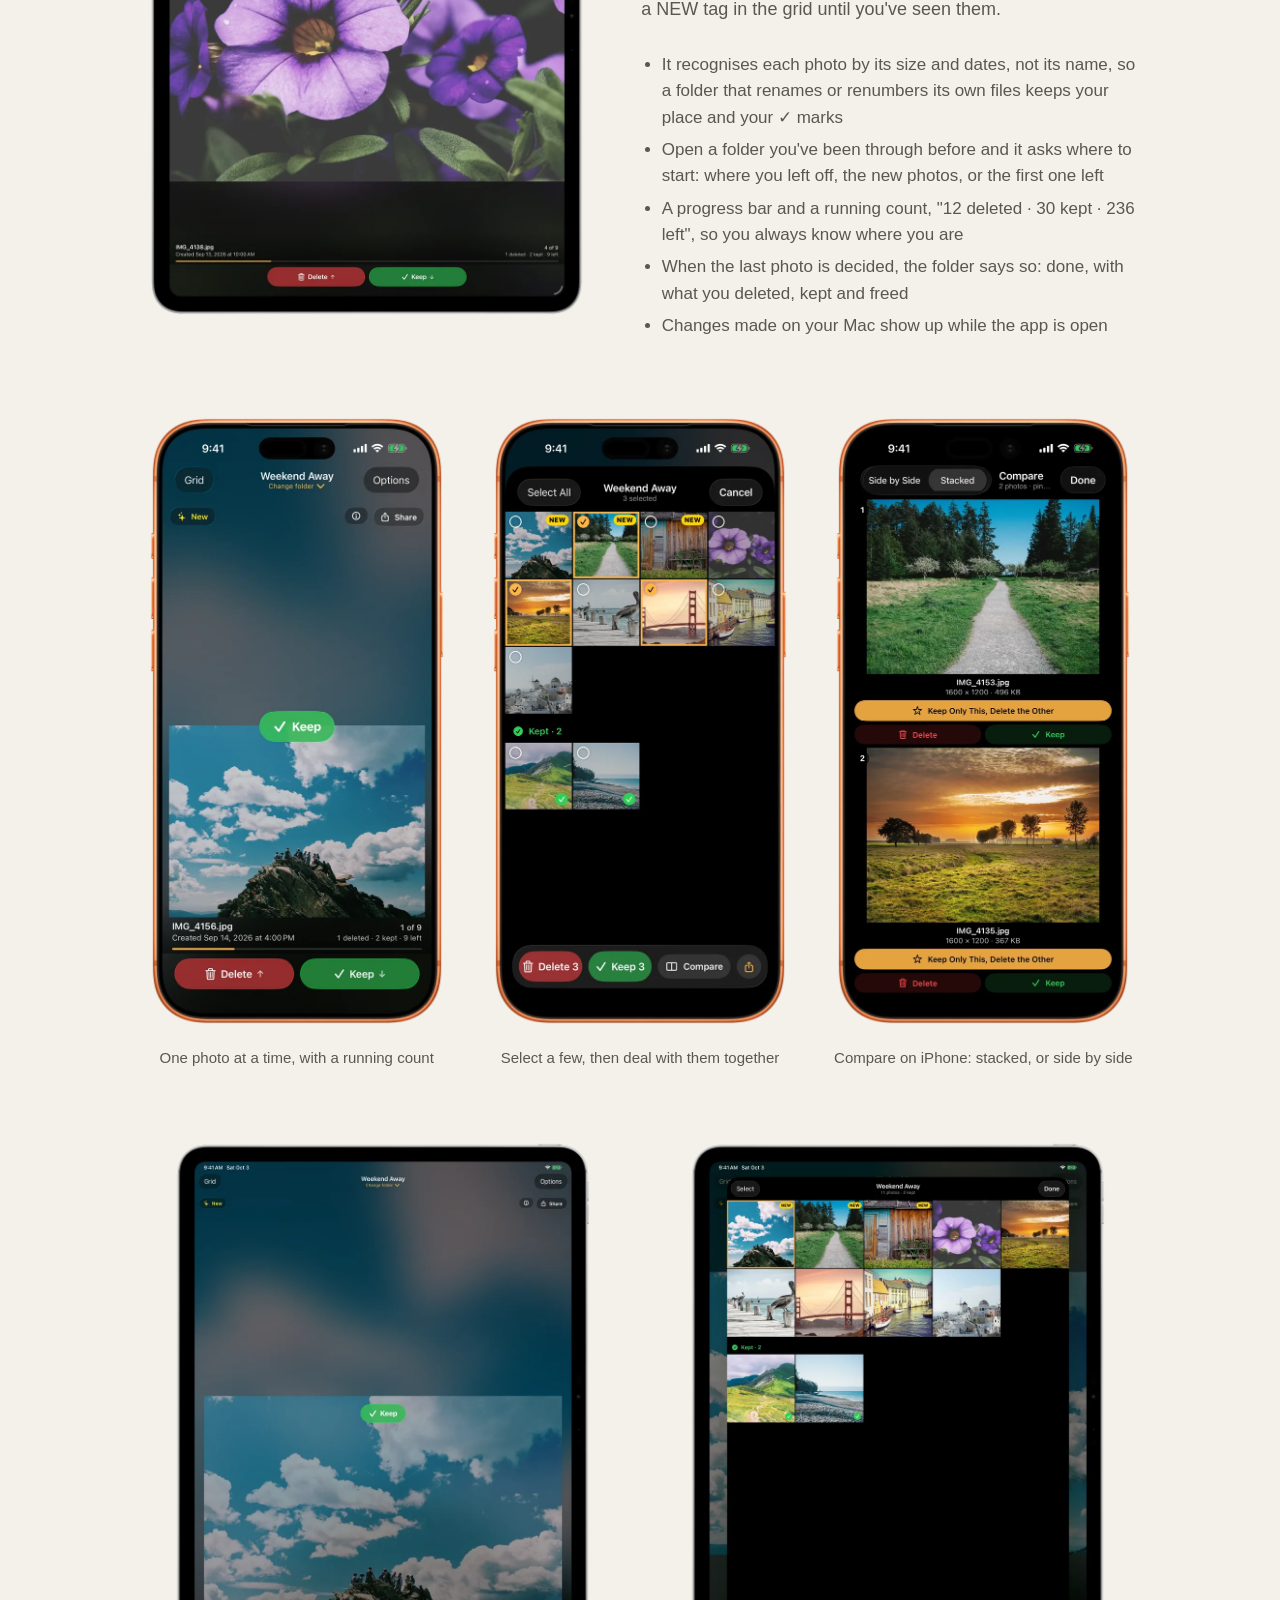
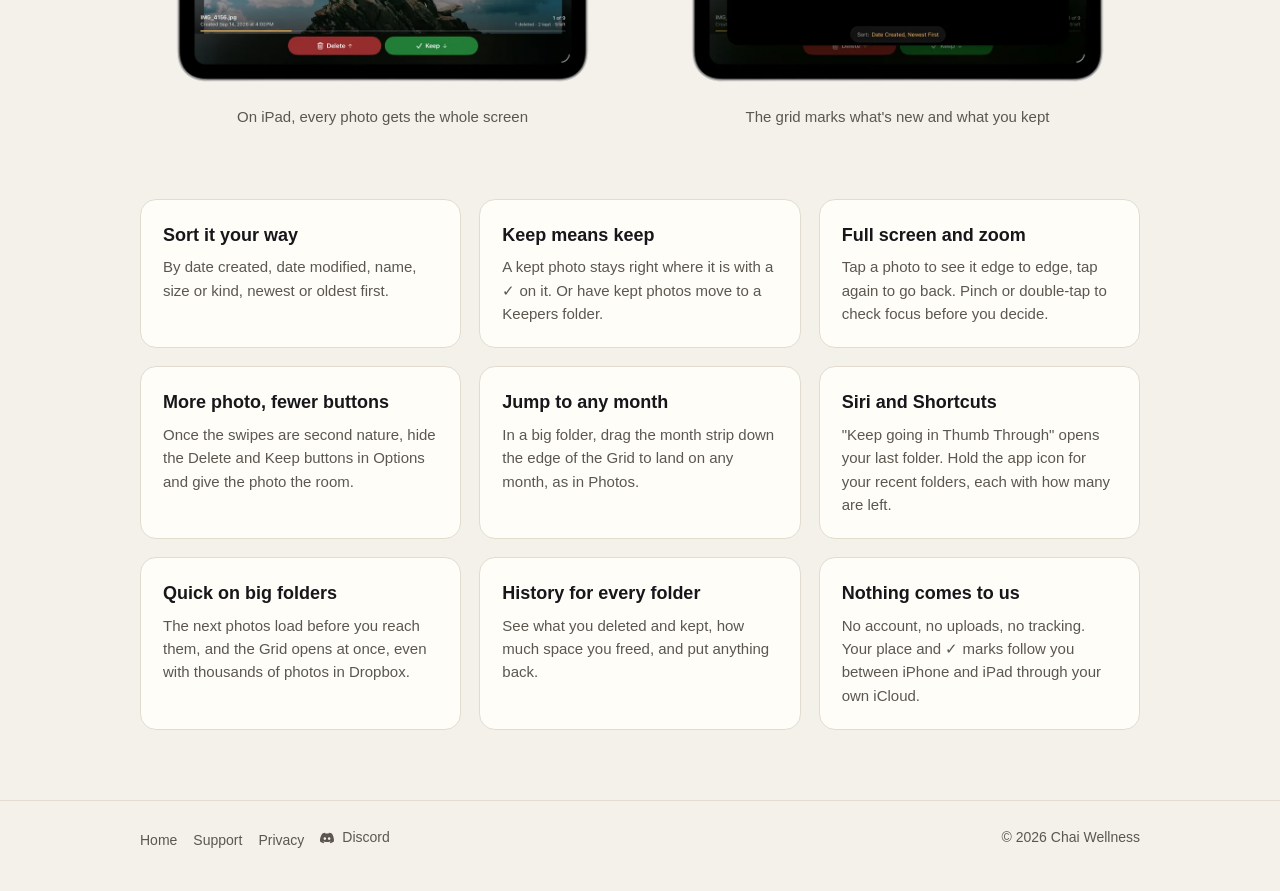
==== commit 13ae9218: "Hero video: welcome back, new photos, swipes, done" ====
--- a/index.html
+++ b/index.html
@@ -45,11 +45,11 @@
   </div>
 
   <figure class="hero-video">
-    <video data-themed="swipe" autoplay muted loop playsinline preload="metadata" width="600" height="1224"
-           poster="img/swipe-dark-poster.webp" aria-label="Thumb Through on iPhone in the folder Weekend Away: a mountain photo is swiped up and flies off as Deleted, the next photo is swiped down and marked Keep, then one more of each">
-      <source src="img/swipe-dark.mp4" type="video/mp4">
+    <video data-themed="welcome" autoplay muted loop playsinline preload="metadata" width="600" height="1224"
+           poster="img/welcome-dark-poster.webp" aria-label="Thumb Through on iPhone reopening the folder Weekend Away: a Welcome back card says 5 photos left and 3 new since your last visit, Start with the 3 new photos is tapped, photos are swiped down to keep and up to delete, and the last swipe lands on a green screen saying Weekend Away is done">
+      <source src="img/welcome-dark.mp4" type="video/mp4">
     </video>
-    <figcaption>Up to delete, down to keep. Every delete has an Undo.</figcaption>
+    <figcaption>Up to delete, down to keep. Come back later and it starts with what's new, until the folder is done.</figcaption>
   </figure>
 </section>
 
